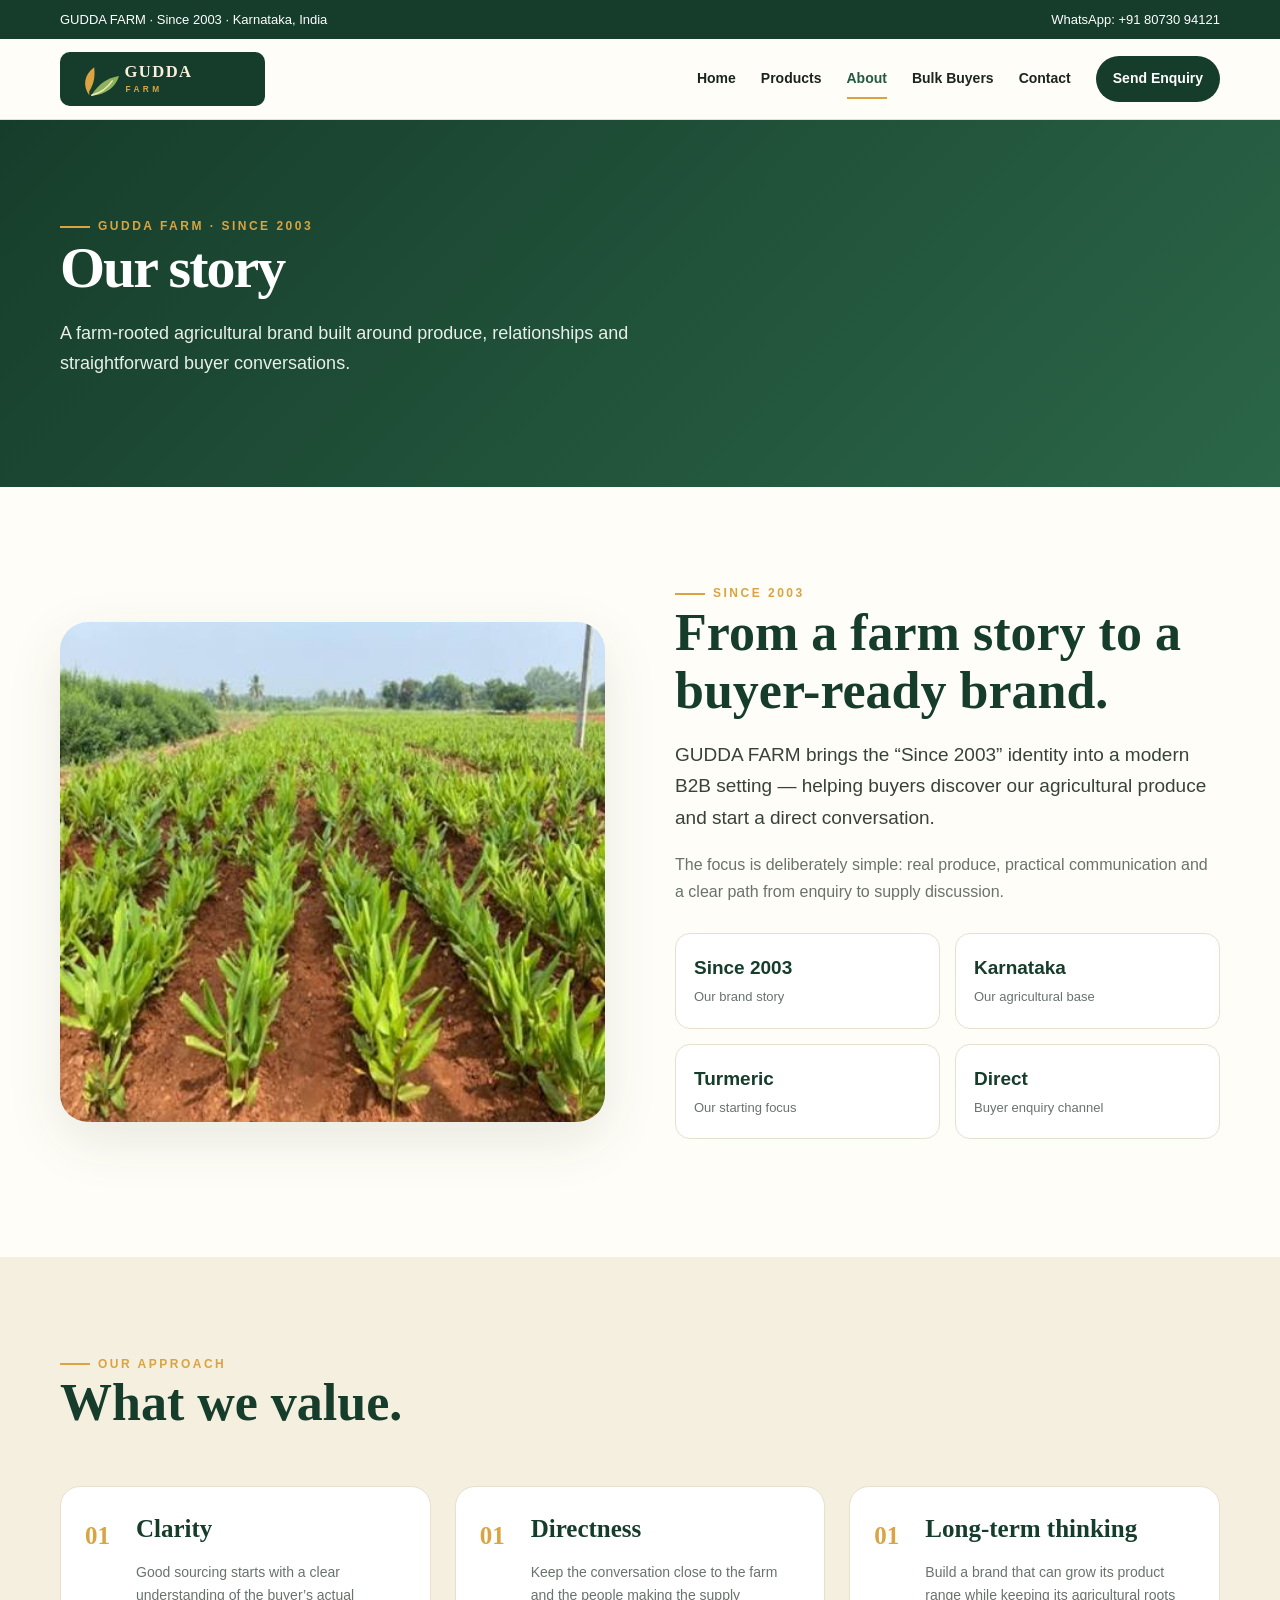
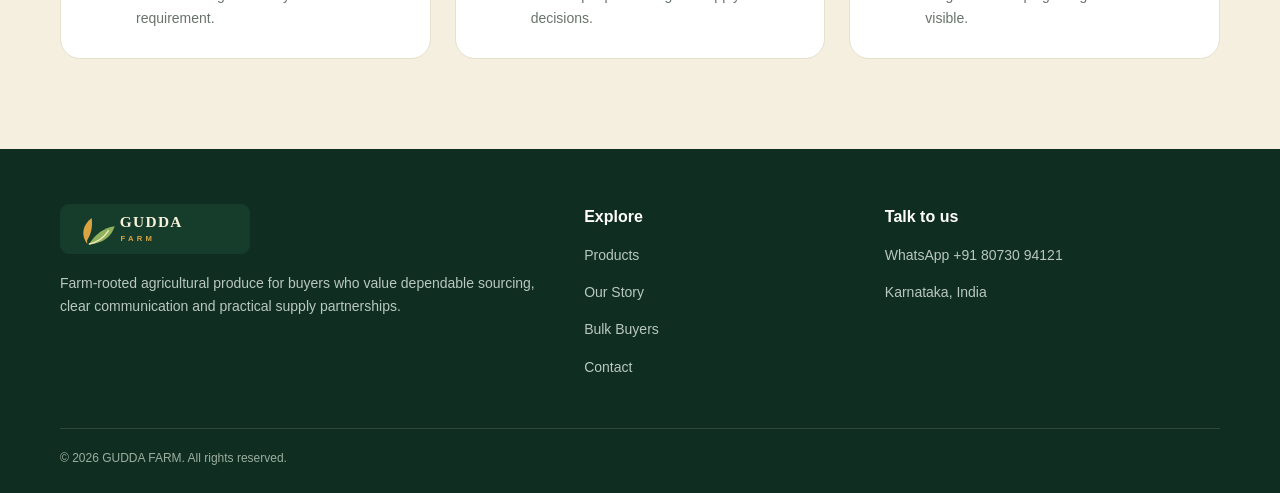
==== about.html @ 493082f6 "Add files via upload" ====
<!doctype html><html lang="en"><head><meta charset="utf-8"><meta name="viewport" content="width=device-width,initial-scale=1">
<title>About GUDDA FARM | Since 2003</title><meta name="description" content="Learn about GUDDA FARM, a Karnataka agricultural brand carrying its Since 2003 story into modern B2B sourcing."><meta name="theme-color" content="#163d2b">
<link rel="canonical" href="https://gudda-farm-margo781.vercel.app/about.html">
<link rel="icon" href="assets/logo.svg"><link rel="stylesheet" href="styles.css"></head><body><div class="topbar"><div class="container"><span>GUDDA FARM · Since 2003 · Karnataka, India</span><a href="https://wa.me/918073094121" target="_blank" rel="noopener">WhatsApp: +91 80730 94121</a></div></div><header class="nav"><div class="container navin">
<a href="index.html"><img class="logo" src="assets/logo.svg" alt="GUDDA FARM"></a>
<button class="menu" aria-label="Open menu">☰</button>
<nav class="links">
<a href="index.html">Home</a><a href="products.html">Products</a><a href="about.html" class="active">About</a><a href="buyers.html">Bulk Buyers</a><a href="contact.html">Contact</a>
<a class="cta" href="buyers.html">Send Enquiry</a></nav></div></header>
<section class="pagehero"><div class="container"><span class="eyebrow">GUDDA FARM · Since 2003</span><h1>Our story</h1><p>A farm-rooted agricultural brand built around produce, relationships and straightforward buyer conversations.</p></div></section>
<section class="section"><div class="container split"><img src="assets/field.png" alt="GUDDA FARM agricultural field"><div><span class="eyebrow">Since 2003</span><h2>From a farm story to a buyer-ready brand.</h2><p class="lead">GUDDA FARM brings the “Since 2003” identity into a modern B2B setting — helping buyers discover our agricultural produce and start a direct conversation.</p><p class="muted">The focus is deliberately simple: real produce, practical communication and a clear path from enquiry to supply discussion.</p><div class="facts"><div class="fact"><b>Since 2003</b><span>Our brand story</span></div><div class="fact"><b>Karnataka</b><span>Our agricultural base</span></div><div class="fact"><b>Turmeric</b><span>Our starting focus</span></div><div class="fact"><b>Direct</b><span>Buyer enquiry channel</span></div></div></div></div></section>
<section class="section alt"><div class="container"><div class="section-head"><div><span class="eyebrow">Our approach</span><h2>What we value.</h2></div></div><div class="grid3"><div class="step"><h3>Clarity</h3><p>Good sourcing starts with a clear understanding of the buyer’s actual requirement.</p></div><div class="step"><h3>Directness</h3><p>Keep the conversation close to the farm and the people making the supply decisions.</p></div><div class="step"><h3>Long-term thinking</h3><p>Build a brand that can grow its product range while keeping its agricultural roots visible.</p></div></div></div></section>
<footer><div class="container"><div class="foot">
<div><img src="assets/logo.svg" alt="GUDDA FARM logo"><p>Farm-rooted agricultural produce for buyers who value dependable sourcing, clear communication and practical supply partnerships.</p></div>
<div><h4>Explore</h4><p><a href="products.html">Products</a></p><p><a href="about.html">Our Story</a></p><p><a href="buyers.html">Bulk Buyers</a></p><p><a href="contact.html">Contact</a></p></div>
<div><h4>Talk to us</h4><p><a href="https://wa.me/918073094121" target="_blank" rel="noopener">WhatsApp +91 80730 94121</a></p><p>Karnataka, India</p></div>
</div><div class="copy">© 2026 GUDDA FARM. All rights reserved.</div></div></footer><script src="script.js"></script></body></html>
---- styles.css ----
:root{--green:#163d2b;--green2:#245b40;--leaf:#6f9348;--gold:#d9a441;--cream:#f8f1dc;--paper:#fffdf7;--ink:#1b251f;--muted:#68736c;--line:#e7e0cf;--shadow:0 18px 55px rgba(22,61,43,.10)}
*{box-sizing:border-box}html{scroll-behavior:smooth}body{margin:0;font-family:Inter,Arial,sans-serif;color:var(--ink);background:var(--paper);line-height:1.65}a{color:inherit;text-decoration:none}img{max-width:100%;display:block}.container{width:min(1160px,92%);margin:auto}
.topbar{background:var(--green);color:#fff;padding:9px 0;font-size:13px}.topbar .container{display:flex;justify-content:space-between;gap:15px}.topbar a{color:#fff}
.nav{position:sticky;top:0;z-index:20;background:rgba(255,253,247,.96);backdrop-filter:blur(12px);border-bottom:1px solid var(--line)}.navin{min-height:78px;display:flex;align-items:center;justify-content:space-between;gap:30px}.logo{width:205px}.links{display:flex;align-items:center;gap:25px;font-size:14px;font-weight:700}.links a{padding:28px 0;position:relative}.links a:hover,.links a.active{color:var(--green2)}.links a.active:after{content:"";position:absolute;left:0;right:0;bottom:20px;height:2px;background:var(--gold)}.cta{background:var(--green);color:white!important;padding:11px 17px!important;border-radius:999px}.cta:hover{background:var(--green2)}.menu{display:none;background:none;border:0;font-size:27px;color:var(--green)}
.hero{min-height:650px;display:grid;align-items:center;background:linear-gradient(90deg,rgba(10,36,24,.88),rgba(10,36,24,.38)),url("assets/field.png") center/cover}.hero .copy{color:#fff;max-width:720px;padding:95px 0}.eyebrow{display:inline-flex;gap:8px;align-items:center;color:var(--gold);font-size:12px;font-weight:800;letter-spacing:2.5px;text-transform:uppercase}.eyebrow:before{content:"";width:30px;height:2px;background:var(--gold)}h1,h2,h3{font-family:Georgia,serif;line-height:1.12;margin:0 0 18px}h1{font-size:clamp(45px,7vw,78px);letter-spacing:-2px}h2{font-size:clamp(34px,5vw,52px);color:var(--green)}h3{font-size:25px;color:var(--green)}.hero p{font-size:19px;max-width:620px;color:#f5f2e9;margin:0 0 30px}.buttons{display:flex;gap:12px;flex-wrap:wrap}.btn{display:inline-flex;align-items:center;justify-content:center;padding:13px 20px;border-radius:999px;font-weight:800;border:1px solid transparent}.btn.primary{background:var(--gold);color:#17271e}.btn.light{border-color:rgba(255,255,255,.5);color:#fff;background:rgba(255,255,255,.06)}.btn.dark{background:var(--green);color:#fff}.btn:hover{transform:translateY(-1px)}
.strip{background:var(--cream);padding:22px 0}.stripin{display:grid;grid-template-columns:repeat(3,1fr);gap:25px}.strip strong{display:block;color:var(--green);font-family:Georgia,serif;font-size:20px}.strip span{font-size:13px;color:var(--muted)}
.section{padding:90px 0}.section.alt{background:#f4efdf}.section-head{display:flex;justify-content:space-between;align-items:end;gap:30px;margin-bottom:35px}.section-head p{max-width:540px;color:var(--muted);margin:0}.grid3{display:grid;grid-template-columns:repeat(3,1fr);gap:24px}.grid2{display:grid;grid-template-columns:repeat(2,1fr);gap:28px}.card{background:#fff;border:1px solid var(--line);border-radius:22px;overflow:hidden;box-shadow:var(--shadow)}.card img{width:100%;height:250px;object-fit:cover}.cardbody{padding:25px}.cardbody p{color:var(--muted);font-size:14px}.tag{display:inline-block;background:var(--cream);color:var(--green);font-size:11px;font-weight:800;letter-spacing:1px;text-transform:uppercase;padding:6px 9px;border-radius:999px;margin-bottom:12px}
.split{display:grid;grid-template-columns:1fr 1fr;gap:70px;align-items:center}.split img{border-radius:28px;height:500px;width:100%;object-fit:cover;box-shadow:var(--shadow)}.lead{font-size:19px;color:#36423a}.muted{color:var(--muted)}.facts{display:grid;grid-template-columns:repeat(2,1fr);gap:15px;margin:28px 0}.fact{padding:18px;background:#fff;border:1px solid var(--line);border-radius:15px}.fact b{display:block;color:var(--green);font-size:19px}.fact span{font-size:13px;color:var(--muted)}
.process{counter-reset:step}.step{position:relative;padding:28px 24px 28px 75px;background:#fff;border:1px solid var(--line);border-radius:20px}.step:before{counter-increment:step;content:counter(step,decimal-leading-zero);position:absolute;left:24px;top:28px;color:var(--gold);font-family:Georgia,serif;font-size:25px;font-weight:700}.step p{margin:0;color:var(--muted);font-size:14px}
.gallery{display:grid;grid-template-columns:1.2fr .8fr .8fr;grid-auto-rows:210px;gap:14px}.gallery img{width:100%;height:100%;object-fit:cover;border-radius:18px}.gallery .tall{grid-row:span 2}.gallery .wide{grid-column:span 2}
.pagehero{padding:90px 0;background:linear-gradient(135deg,var(--green),#2b6648);color:#fff}.pagehero h1{font-size:58px}.pagehero p{max-width:650px;color:#e9efe9;font-size:18px}
.producthero{display:grid;grid-template-columns:1fr 1fr;gap:50px;align-items:center}.producthero img{height:540px;width:100%;object-fit:cover;border-radius:28px}.specbox{padding:24px;border:1px solid var(--line);background:#fff;border-radius:20px;margin:25px 0}.specbox li{margin:8px 0;color:var(--muted)}
.formwrap{display:grid;grid-template-columns:.8fr 1.2fr;gap:50px;align-items:start}.form{background:#fff;border:1px solid var(--line);padding:30px;border-radius:24px;box-shadow:var(--shadow)}label{display:block;font-size:13px;font-weight:800;color:var(--green);margin:0 0 7px}input,select,textarea{width:100%;padding:13px 14px;border:1px solid #dcd6c7;border-radius:12px;background:#fffdf9;font:inherit;margin-bottom:17px}textarea{min-height:120px;resize:vertical}.notice{font-size:12px;color:var(--muted)}
footer{background:#102d21;color:#dce6df;padding:55px 0 25px}.foot{display:grid;grid-template-columns:1.3fr .7fr .9fr;gap:40px}.foot img{width:190px;margin-bottom:18px}.foot p,.foot a{color:#b9c8bf;font-size:14px}.foot h4{color:#fff;margin:0 0 12px}.copy{border-top:1px solid rgba(255,255,255,.12);margin-top:35px;padding-top:20px;font-size:12px;color:#9caf9f}
@media(max-width:800px){.links{display:none;position:absolute;left:0;right:0;top:78px;background:var(--paper);padding:15px 4%;flex-direction:column;align-items:flex-start;border-bottom:1px solid var(--line);box-shadow:var(--shadow)}.links.open{display:flex}.links a{padding:8px 0}.links a.active:after{display:none}.menu{display:block}.topbar .container{flex-direction:column;gap:3px}.hero{min-height:590px}.hero .copy{padding:75px 0}.stripin,.grid3,.grid2,.split,.producthero,.formwrap,.foot{grid-template-columns:1fr}.section{padding:65px 0}.section-head{display:block}.split img,.producthero img{height:380px}.gallery{grid-template-columns:1fr 1fr;grid-auto-rows:170px}.gallery .wide{grid-column:span 2}.gallery .tall{grid-row:span 2}.pagehero h1{font-size:45px}}
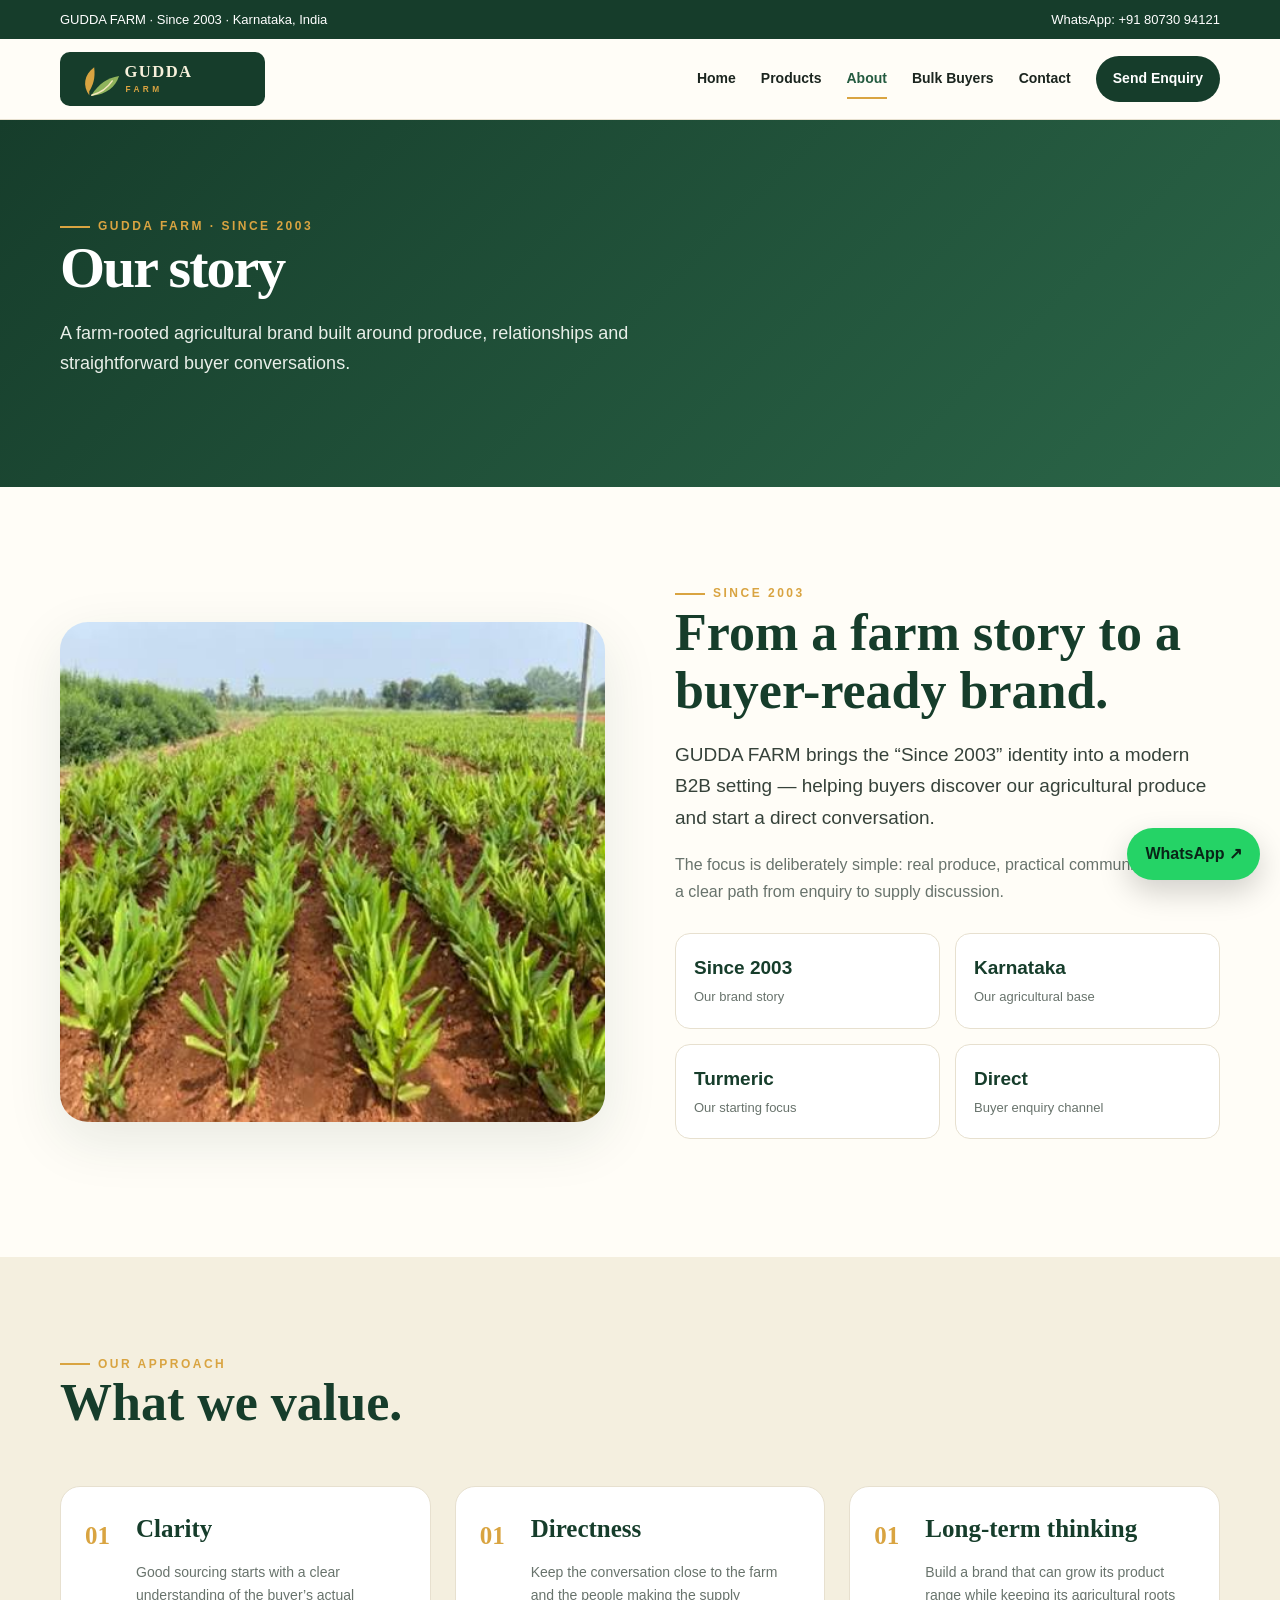
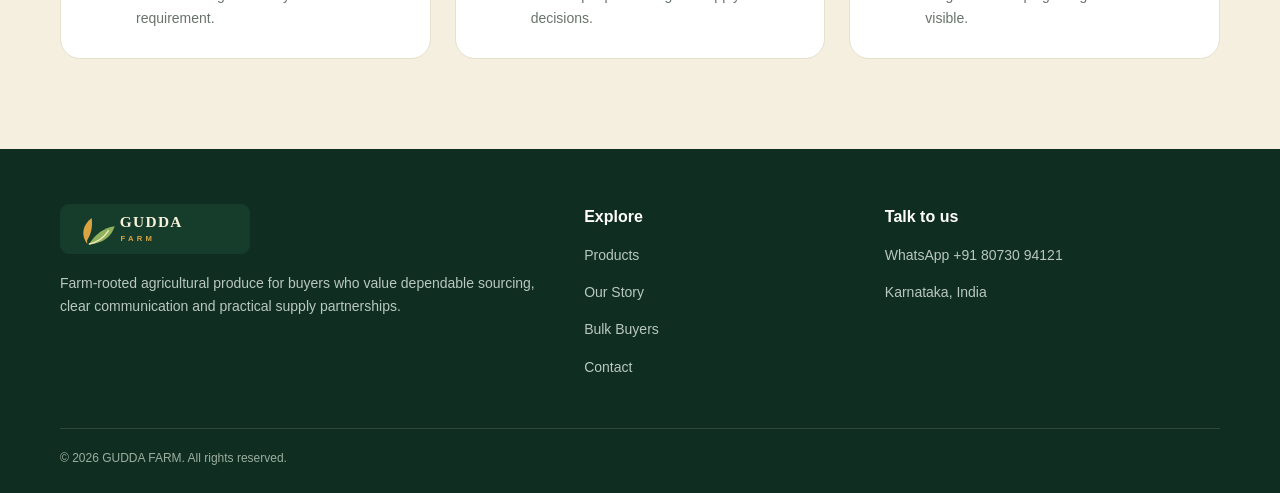
==== commit 8739a04a: "Add files via upload" ====
--- a/about.html
+++ b/about.html
@@ -10,6 +10,7 @@
 <section class="pagehero"><div class="container"><span class="eyebrow">GUDDA FARM · Since 2003</span><h1>Our story</h1><p>A farm-rooted agricultural brand built around produce, relationships and straightforward buyer conversations.</p></div></section>
 <section class="section"><div class="container split"><img src="assets/field.png" alt="GUDDA FARM agricultural field"><div><span class="eyebrow">Since 2003</span><h2>From a farm story to a buyer-ready brand.</h2><p class="lead">GUDDA FARM brings the “Since 2003” identity into a modern B2B setting — helping buyers discover our agricultural produce and start a direct conversation.</p><p class="muted">The focus is deliberately simple: real produce, practical communication and a clear path from enquiry to supply discussion.</p><div class="facts"><div class="fact"><b>Since 2003</b><span>Our brand story</span></div><div class="fact"><b>Karnataka</b><span>Our agricultural base</span></div><div class="fact"><b>Turmeric</b><span>Our starting focus</span></div><div class="fact"><b>Direct</b><span>Buyer enquiry channel</span></div></div></div></div></section>
 <section class="section alt"><div class="container"><div class="section-head"><div><span class="eyebrow">Our approach</span><h2>What we value.</h2></div></div><div class="grid3"><div class="step"><h3>Clarity</h3><p>Good sourcing starts with a clear understanding of the buyer’s actual requirement.</p></div><div class="step"><h3>Directness</h3><p>Keep the conversation close to the farm and the people making the supply decisions.</p></div><div class="step"><h3>Long-term thinking</h3><p>Build a brand that can grow its product range while keeping its agricultural roots visible.</p></div></div></div></section>
+<a class="whatsapp-float" href="https://wa.me/918073094121" target="_blank" rel="noopener" aria-label="Chat with GUDDA FARM on WhatsApp">WhatsApp ↗</a>
 <footer><div class="container"><div class="foot">
 <div><img src="assets/logo.svg" alt="GUDDA FARM logo"><p>Farm-rooted agricultural produce for buyers who value dependable sourcing, clear communication and practical supply partnerships.</p></div>
 <div><h4>Explore</h4><p><a href="products.html">Products</a></p><p><a href="about.html">Our Story</a></p><p><a href="buyers.html">Bulk Buyers</a></p><p><a href="contact.html">Contact</a></p></div>
--- a/styles.css
+++ b/styles.css
@@ -14,3 +14,11 @@
 .formwrap{display:grid;grid-template-columns:.8fr 1.2fr;gap:50px;align-items:start}.form{background:#fff;border:1px solid var(--line);padding:30px;border-radius:24px;box-shadow:var(--shadow)}label{display:block;font-size:13px;font-weight:800;color:var(--green);margin:0 0 7px}input,select,textarea{width:100%;padding:13px 14px;border:1px solid #dcd6c7;border-radius:12px;background:#fffdf9;font:inherit;margin-bottom:17px}textarea{min-height:120px;resize:vertical}.notice{font-size:12px;color:var(--muted)}
 footer{background:#102d21;color:#dce6df;padding:55px 0 25px}.foot{display:grid;grid-template-columns:1.3fr .7fr .9fr;gap:40px}.foot img{width:190px;margin-bottom:18px}.foot p,.foot a{color:#b9c8bf;font-size:14px}.foot h4{color:#fff;margin:0 0 12px}.copy{border-top:1px solid rgba(255,255,255,.12);margin-top:35px;padding-top:20px;font-size:12px;color:#9caf9f}
 @media(max-width:800px){.links{display:none;position:absolute;left:0;right:0;top:78px;background:var(--paper);padding:15px 4%;flex-direction:column;align-items:flex-start;border-bottom:1px solid var(--line);box-shadow:var(--shadow)}.links.open{display:flex}.links a{padding:8px 0}.links a.active:after{display:none}.menu{display:block}.topbar .container{flex-direction:column;gap:3px}.hero{min-height:590px}.hero .copy{padding:75px 0}.stripin,.grid3,.grid2,.split,.producthero,.formwrap,.foot{grid-template-columns:1fr}.section{padding:65px 0}.section-head{display:block}.split img,.producthero img{height:380px}.gallery{grid-template-columns:1fr 1fr;grid-auto-rows:170px}.gallery .wide{grid-column:span 2}.gallery .tall{grid-row:span 2}.pagehero h1{font-size:45px}}
+
+/* V8 enhancements */
+.whatsapp-float{position:fixed;right:20px;bottom:20px;z-index:30;background:#25d366;color:#092417;border-radius:999px;padding:13px 18px;font-weight:900;box-shadow:0 12px 30px rgba(0,0,0,.18);display:flex;align-items:center;gap:8px}.whatsapp-float:hover{transform:translateY(-2px)}
+.kpis{display:grid;grid-template-columns:repeat(4,1fr);gap:16px}.kpi{padding:25px;background:#fff;border:1px solid var(--line);border-radius:20px;text-align:center}.kpi b{display:block;font:700 30px Georgia,serif;color:var(--green)}.kpi span{font-size:12px;color:var(--muted)}
+.faq details{background:#fff;border:1px solid var(--line);border-radius:15px;margin:10px 0;padding:17px 20px}.faq summary{cursor:pointer;font-weight:800;color:var(--green)}.faq p{color:var(--muted);font-size:14px;margin:12px 0 0}
+.buyerband{padding:34px;background:var(--cream);border:1px solid var(--line);border-radius:24px;display:flex;justify-content:space-between;align-items:center;gap:25px}.buyerband h3{margin:0}.buyerband p{margin:5px 0 0;color:var(--muted)}
+.badges{display:flex;flex-wrap:wrap;gap:10px;margin:20px 0}.badge{border:1px solid var(--line);background:#fff;padding:8px 12px;border-radius:999px;font-size:12px;font-weight:800;color:var(--green)}
+@media(max-width:800px){.kpis{grid-template-columns:1fr 1fr}.buyerband{display:block}.whatsapp-float{right:12px;bottom:12px}}
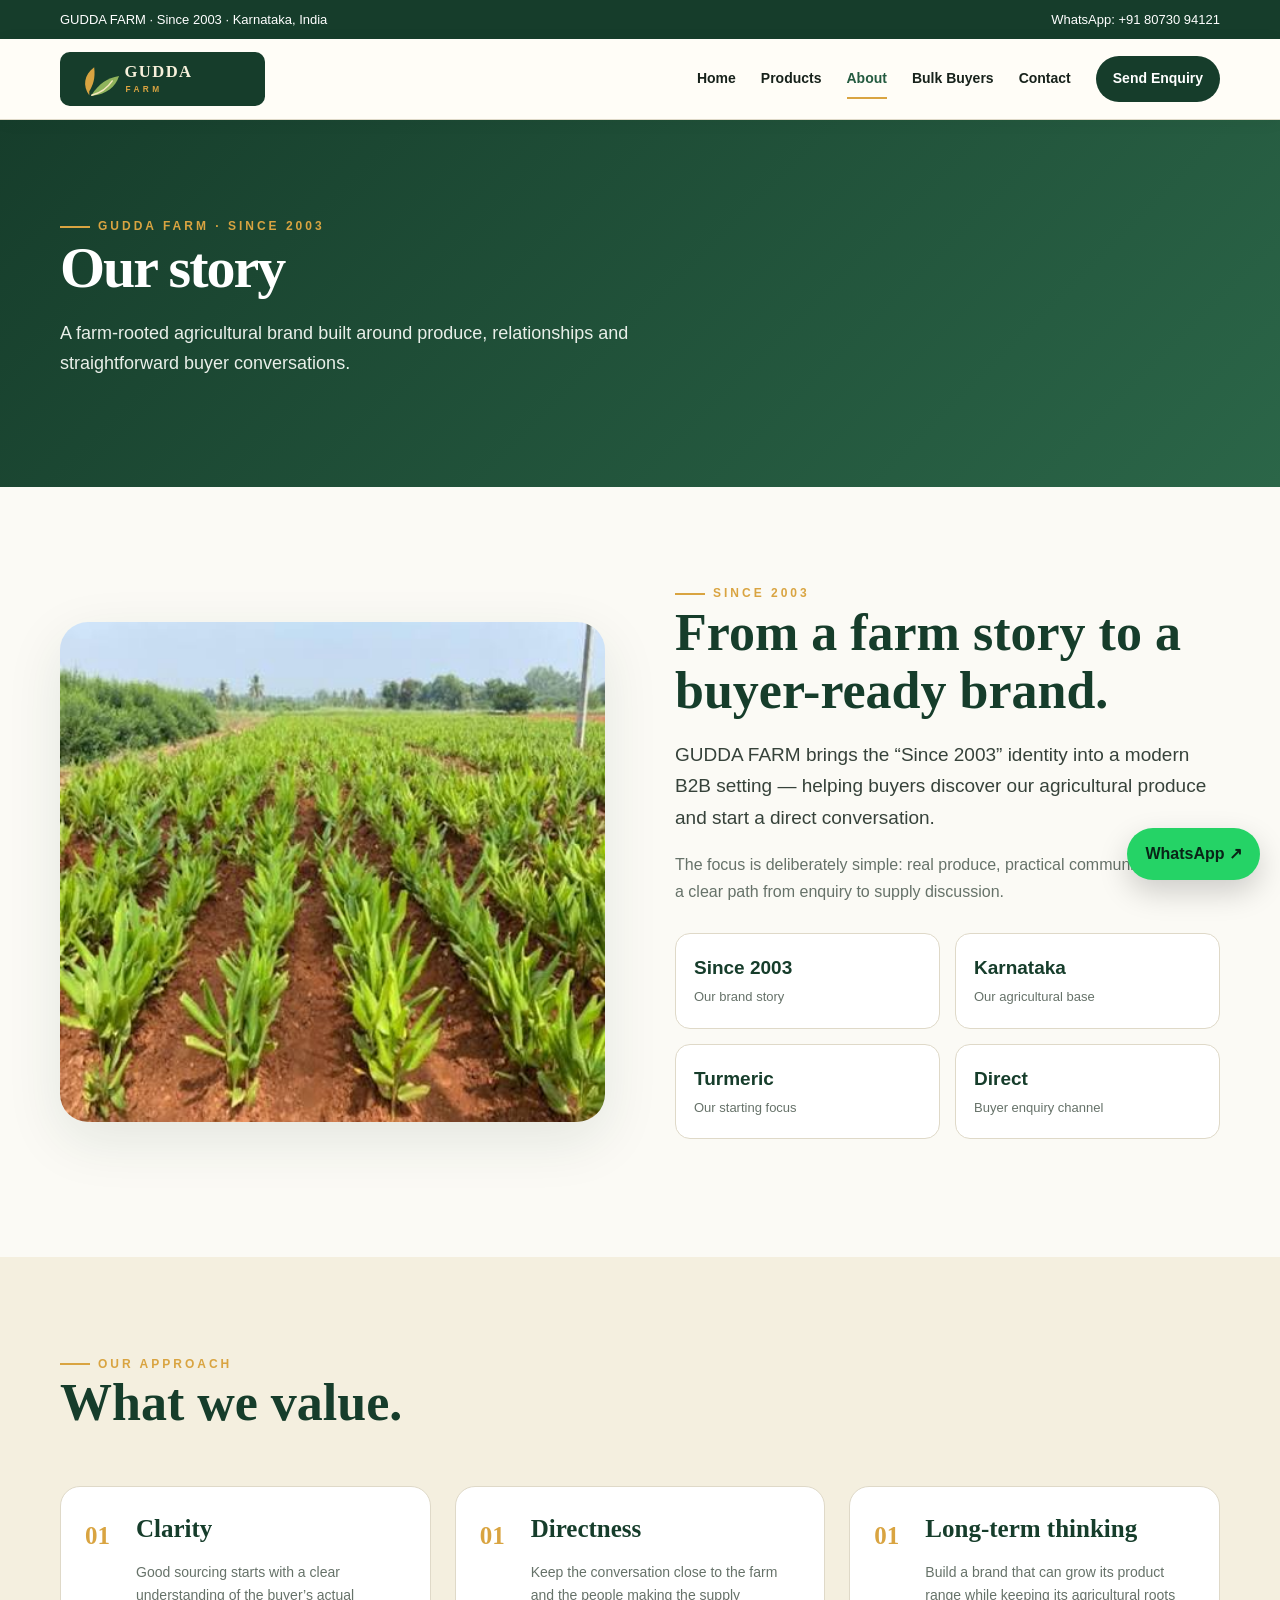
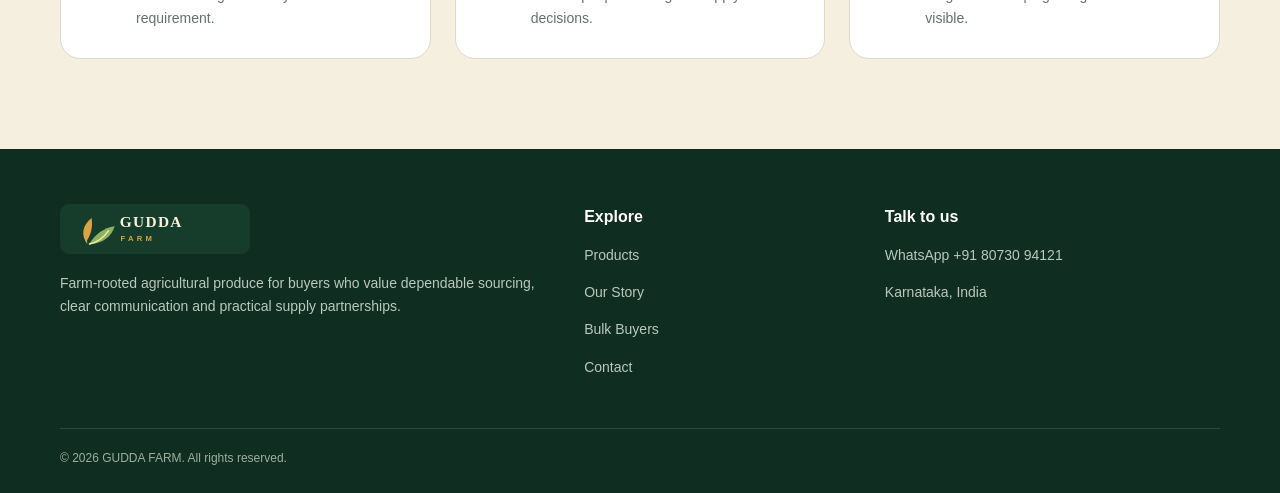
==== commit ad6ccd27: "Add files via upload" ====
--- a/about.html
+++ b/about.html
@@ -1,5 +1,5 @@
 <!doctype html><html lang="en"><head><meta charset="utf-8"><meta name="viewport" content="width=device-width,initial-scale=1">
-<title>About GUDDA FARM | Since 2003</title><meta name="description" content="Learn about GUDDA FARM, a Karnataka agricultural brand carrying its Since 2003 story into modern B2B sourcing."><meta name="theme-color" content="#163d2b">
+<title>About GUDDA FARM | Since 2003</title><meta name="description" content="Learn about GUDDA FARM, a Karnataka agricultural brand carrying its Since 2003 story into modern B2B sourcing."><meta name="robots" content="index,follow"><meta name="theme-color" content="#163d2b">
 <link rel="canonical" href="https://gudda-farm-margo781.vercel.app/about.html">
 <link rel="icon" href="assets/logo.svg"><link rel="stylesheet" href="styles.css"></head><body><div class="topbar"><div class="container"><span>GUDDA FARM · Since 2003 · Karnataka, India</span><a href="https://wa.me/918073094121" target="_blank" rel="noopener">WhatsApp: +91 80730 94121</a></div></div><header class="nav"><div class="container navin">
 <a href="index.html"><img class="logo" src="assets/logo.svg" alt="GUDDA FARM"></a>
--- a/styles.css
+++ b/styles.css
@@ -22,3 +22,37 @@
 .buyerband{padding:34px;background:var(--cream);border:1px solid var(--line);border-radius:24px;display:flex;justify-content:space-between;align-items:center;gap:25px}.buyerband h3{margin:0}.buyerband p{margin:5px 0 0;color:var(--muted)}
 .badges{display:flex;flex-wrap:wrap;gap:10px;margin:20px 0}.badge{border:1px solid var(--line);background:#fff;padding:8px 12px;border-radius:999px;font-size:12px;font-weight:800;color:var(--green)}
 @media(max-width:800px){.kpis{grid-template-columns:1fr 1fr}.buyerband{display:block}.whatsapp-float{right:12px;bottom:12px}}
+
+/* ===== GUDDA FARM V9 premium layer ===== */
+:root{--forest:#0f3324;--forest2:#1e573c;--sage:#8ea66b;--sun:#d7a33d;--sand:#f3ead5;--paper:#fbfaf5;--ink:#17221b;--muted:#667269;--line:#dfd9c8}
+body{background:var(--paper)}
+.nav{box-shadow:0 2px 18px rgba(15,51,36,.04)}
+.hero{min-height:710px;background:linear-gradient(90deg,rgba(6,28,19,.91) 0%,rgba(6,28,19,.65) 48%,rgba(6,28,19,.22) 100%),url("assets/field.png") center/cover}
+.hero .copy{padding:110px 0}
+.hero h1{max-width:820px}
+.hero p{max-width:650px}
+.eyebrow{letter-spacing:3px}
+.goldline{height:1px;background:linear-gradient(90deg,var(--sun),transparent);margin:28px 0;width:170px}
+.marquee{overflow:hidden;background:var(--forest);color:#fff;padding:12px 0;border-top:1px solid rgba(255,255,255,.1);border-bottom:1px solid rgba(255,255,255,.1);font-size:11px;font-weight:800;letter-spacing:2px;text-transform:uppercase;white-space:nowrap}
+.marquee span{display:inline-block;margin-right:48px;color:#e8dec3}
+.editorial{display:grid;grid-template-columns:.8fr 1.2fr;gap:60px;align-items:end}
+.editorial .number{font:700 92px/1 Georgia,serif;color:var(--sun);opacity:.8}
+.editorial p{font-size:18px;color:var(--muted);max-width:650px}
+.product-card{position:relative}
+.product-card .cardbody{padding:27px}
+.product-card img{height:310px}
+.product-card .mini-link{font-weight:900;color:var(--forest2);font-size:13px}
+.ribbon{position:absolute;top:18px;left:18px;background:var(--sun);color:#18241c;padding:7px 11px;border-radius:999px;font-size:10px;font-weight:900;letter-spacing:1.5px;text-transform:uppercase}
+.quote{background:var(--forest);color:#fff;border-radius:28px;padding:55px;position:relative;overflow:hidden}
+.quote:after{content:"“";position:absolute;right:28px;top:-35px;font:200px/1 Georgia,serif;color:rgba(255,255,255,.06)}
+.quote p{font:28px/1.35 Georgia,serif;max-width:760px;margin:0 0 20px}
+.quote small{color:#c7d5cc}
+.timeline{display:grid;grid-template-columns:repeat(3,1fr);gap:18px}
+.timeline .step{min-height:190px}
+.timeline .step:before{color:var(--sun)}
+.sticky-note{border-left:4px solid var(--sun);padding:8px 0 8px 18px;color:var(--muted)}
+.form-progress{display:flex;gap:8px;margin-bottom:25px}.form-progress span{height:5px;flex:1;border-radius:99px;background:var(--line)}.form-progress span.active{background:var(--sun)}
+select,input,textarea{transition:border-color .2s,box-shadow .2s}select:focus,input:focus,textarea:focus{outline:none;border-color:var(--forest2);box-shadow:0 0 0 3px rgba(30,87,60,.08)}
+.btn{transition:transform .2s,box-shadow .2s}.btn:hover{box-shadow:0 8px 22px rgba(15,51,36,.12)}
+.card{transition:transform .2s,box-shadow .2s}.card:hover{transform:translateY(-4px);box-shadow:0 22px 60px rgba(22,61,43,.13)}
+@media(max-width:800px){.hero{min-height:650px}.editorial,.timeline{grid-template-columns:1fr}.editorial .number{font-size:70px}.quote{padding:35px 25px}.quote p{font-size:22px}.product-card img{height:260px}}
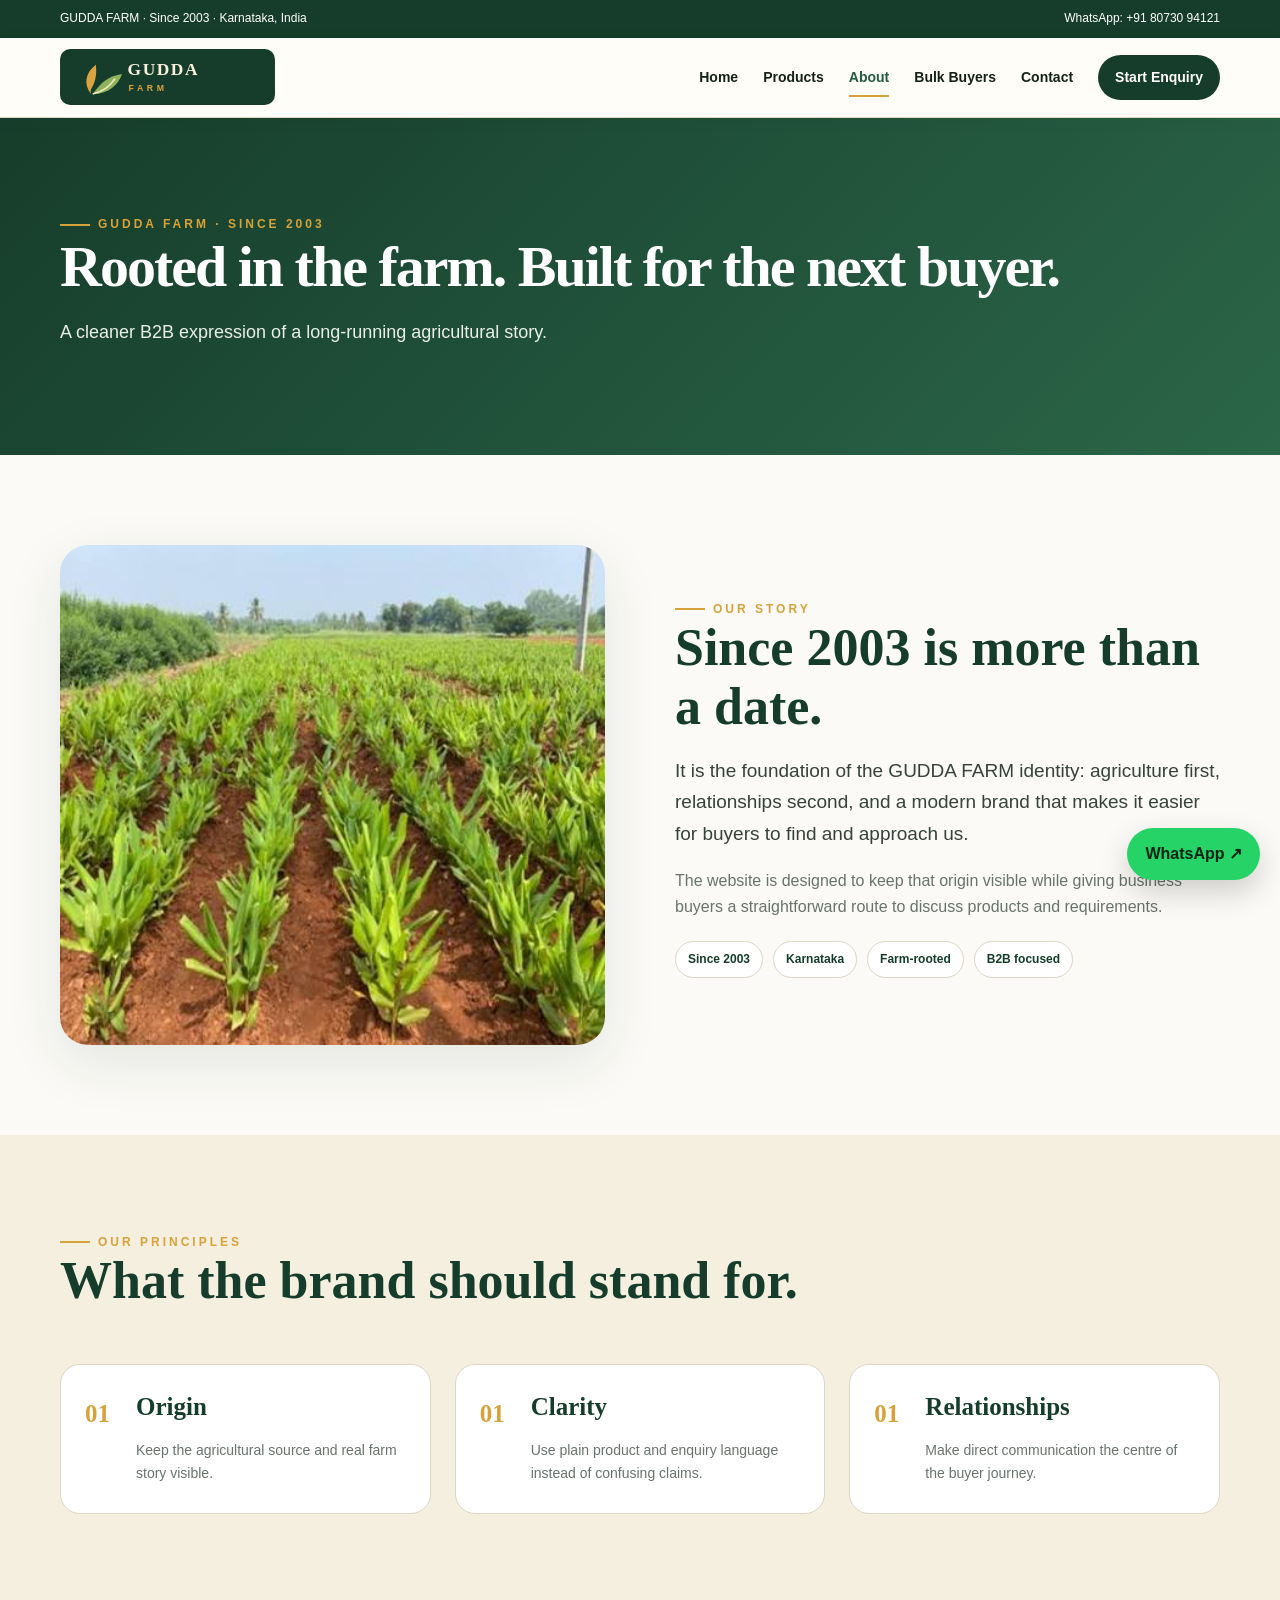
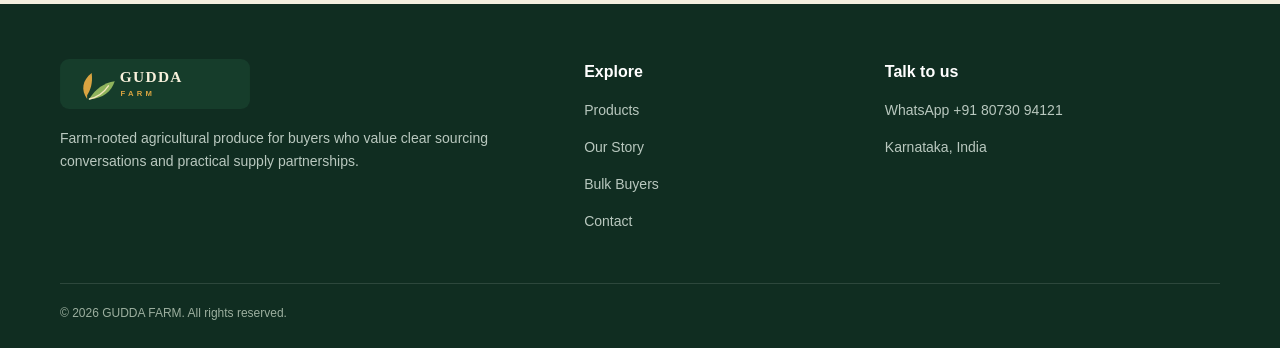
==== commit a5a82959: "Add files via upload" ====
--- a/about.html
+++ b/about.html
@@ -1,18 +1,9 @@
 <!doctype html><html lang="en"><head><meta charset="utf-8"><meta name="viewport" content="width=device-width,initial-scale=1">
-<title>About GUDDA FARM | Since 2003</title><meta name="description" content="Learn about GUDDA FARM, a Karnataka agricultural brand carrying its Since 2003 story into modern B2B sourcing."><meta name="robots" content="index,follow"><meta name="theme-color" content="#163d2b">
-<link rel="canonical" href="https://gudda-farm-margo781.vercel.app/about.html">
-<link rel="icon" href="assets/logo.svg"><link rel="stylesheet" href="styles.css"></head><body><div class="topbar"><div class="container"><span>GUDDA FARM · Since 2003 · Karnataka, India</span><a href="https://wa.me/918073094121" target="_blank" rel="noopener">WhatsApp: +91 80730 94121</a></div></div><header class="nav"><div class="container navin">
-<a href="index.html"><img class="logo" src="assets/logo.svg" alt="GUDDA FARM"></a>
-<button class="menu" aria-label="Open menu">☰</button>
-<nav class="links">
-<a href="index.html">Home</a><a href="products.html">Products</a><a href="about.html" class="active">About</a><a href="buyers.html">Bulk Buyers</a><a href="contact.html">Contact</a>
-<a class="cta" href="buyers.html">Send Enquiry</a></nav></div></header>
-<section class="pagehero"><div class="container"><span class="eyebrow">GUDDA FARM · Since 2003</span><h1>Our story</h1><p>A farm-rooted agricultural brand built around produce, relationships and straightforward buyer conversations.</p></div></section>
-<section class="section"><div class="container split"><img src="assets/field.png" alt="GUDDA FARM agricultural field"><div><span class="eyebrow">Since 2003</span><h2>From a farm story to a buyer-ready brand.</h2><p class="lead">GUDDA FARM brings the “Since 2003” identity into a modern B2B setting — helping buyers discover our agricultural produce and start a direct conversation.</p><p class="muted">The focus is deliberately simple: real produce, practical communication and a clear path from enquiry to supply discussion.</p><div class="facts"><div class="fact"><b>Since 2003</b><span>Our brand story</span></div><div class="fact"><b>Karnataka</b><span>Our agricultural base</span></div><div class="fact"><b>Turmeric</b><span>Our starting focus</span></div><div class="fact"><b>Direct</b><span>Buyer enquiry channel</span></div></div></div></div></section>
-<section class="section alt"><div class="container"><div class="section-head"><div><span class="eyebrow">Our approach</span><h2>What we value.</h2></div></div><div class="grid3"><div class="step"><h3>Clarity</h3><p>Good sourcing starts with a clear understanding of the buyer’s actual requirement.</p></div><div class="step"><h3>Directness</h3><p>Keep the conversation close to the farm and the people making the supply decisions.</p></div><div class="step"><h3>Long-term thinking</h3><p>Build a brand that can grow its product range while keeping its agricultural roots visible.</p></div></div></div></section>
-<a class="whatsapp-float" href="https://wa.me/918073094121" target="_blank" rel="noopener" aria-label="Chat with GUDDA FARM on WhatsApp">WhatsApp ↗</a>
-<footer><div class="container"><div class="foot">
-<div><img src="assets/logo.svg" alt="GUDDA FARM logo"><p>Farm-rooted agricultural produce for buyers who value dependable sourcing, clear communication and practical supply partnerships.</p></div>
-<div><h4>Explore</h4><p><a href="products.html">Products</a></p><p><a href="about.html">Our Story</a></p><p><a href="buyers.html">Bulk Buyers</a></p><p><a href="contact.html">Contact</a></p></div>
-<div><h4>Talk to us</h4><p><a href="https://wa.me/918073094121" target="_blank" rel="noopener">WhatsApp +91 80730 94121</a></p><p>Karnataka, India</p></div>
-</div><div class="copy">© 2026 GUDDA FARM. All rights reserved.</div></div></footer><script src="script.js"></script></body></html>+<title>About GUDDA FARM | Since 2003</title><meta name="description" content="Learn the GUDDA FARM story and the Since 2003 identity behind its Karnataka agricultural produce brand."><meta name="robots" content="index,follow"><meta name="theme-color" content="#0c3021">
+<link rel="canonical" href="https://gudda-farm-margo781.vercel.app/about.html"><link rel="icon" href="assets/logo.svg"><link rel="stylesheet" href="styles.css"></head><body><div class="topbar"><div class="container"><span>GUDDA FARM · Since 2003 · Karnataka, India</span><a href="https://wa.me/918073094121" target="_blank" rel="noopener">WhatsApp: +91 80730 94121</a></div></div><header class="nav"><div class="container navin"><a href="index.html"><img class="logo" src="assets/logo.svg" alt="GUDDA FARM"></a><button class="menu" aria-label="Open menu">☰</button><nav class="links">
+<a href="index.html">Home</a><a href="products.html">Products</a><a href="about.html" class="active">About</a><a href="buyers.html">Bulk Buyers</a><a href="contact.html">Contact</a><a class="cta" href="buyers.html">Start Enquiry</a>
+</nav></div></header>
+<section class="pagehero"><div class="container"><span class="eyebrow">GUDDA FARM · Since 2003</span><h1>Rooted in the farm. Built for the next buyer.</h1><p>A cleaner B2B expression of a long-running agricultural story.</p></div></section>
+<section class="section"><div class="container split"><img src="assets/field.png" alt="GUDDA FARM farm field"><div><span class="eyebrow">Our story</span><h2>Since 2003 is more than a date.</h2><p class="lead">It is the foundation of the GUDDA FARM identity: agriculture first, relationships second, and a modern brand that makes it easier for buyers to find and approach us.</p><p class="muted">The website is designed to keep that origin visible while giving business buyers a straightforward route to discuss products and requirements.</p><div class="badges"><span class="badge">Since 2003</span><span class="badge">Karnataka</span><span class="badge">Farm-rooted</span><span class="badge">B2B focused</span></div></div></div></section>
+<section class="section alt"><div class="container"><div class="section-head"><div><span class="eyebrow">Our principles</span><h2>What the brand should stand for.</h2></div></div><div class="grid3"><div class="step"><h3>Origin</h3><p>Keep the agricultural source and real farm story visible.</p></div><div class="step"><h3>Clarity</h3><p>Use plain product and enquiry language instead of confusing claims.</p></div><div class="step"><h3>Relationships</h3><p>Make direct communication the centre of the buyer journey.</p></div></div></div></section>
+<a class="whatsapp-float" href="https://wa.me/918073094121" target="_blank" rel="noopener" aria-label="Chat with GUDDA FARM on WhatsApp">WhatsApp ↗</a><footer><div class="container"><div class="foot"><div><img src="assets/logo.svg" alt="GUDDA FARM logo"><p>Farm-rooted agricultural produce for buyers who value clear sourcing conversations and practical supply partnerships.</p></div><div><h4>Explore</h4><p><a href="products.html">Products</a></p><p><a href="about.html">Our Story</a></p><p><a href="buyers.html">Bulk Buyers</a></p><p><a href="contact.html">Contact</a></p></div><div><h4>Talk to us</h4><p><a href="https://wa.me/918073094121" target="_blank" rel="noopener">WhatsApp +91 80730 94121</a></p><p>Karnataka, India</p></div></div><div class="copy">© 2026 GUDDA FARM. All rights reserved.</div></div></footer><script src="script.js"></script></body></html>
--- a/styles.css
+++ b/styles.css
@@ -56,3 +56,46 @@
 .btn{transition:transform .2s,box-shadow .2s}.btn:hover{box-shadow:0 8px 22px rgba(15,51,36,.12)}
 .card{transition:transform .2s,box-shadow .2s}.card:hover{transform:translateY(-4px);box-shadow:0 22px 60px rgba(22,61,43,.13)}
 @media(max-width:800px){.hero{min-height:650px}.editorial,.timeline{grid-template-columns:1fr}.editorial .number{font-size:70px}.quote{padding:35px 25px}.quote p{font-size:22px}.product-card img{height:260px}}
+
+/* ===== GUDDA FARM V10 — B2B LAUNCH SYSTEM ===== */
+:root{--forest:#0c3021;--forest2:#20593d;--gold:#d7a23a;--cream:#f3ead5;--paper:#fbfaf6;--ink:#142019;--muted:#68736c;--line:#ddd6c5}
+body{background:var(--paper)}
+.topbar{font-size:12px}
+.logo{width:215px}
+.hero{min-height:735px}
+.hero .copy{padding:120px 0}
+.hero h1{max-width:900px;font-size:clamp(48px,7.4vw,88px)}
+.hero p{font-size:20px}
+.section-head h2{max-width:760px}
+.trust-row{display:grid;grid-template-columns:repeat(4,1fr);gap:14px;margin-top:32px}
+.trust-item{padding:22px;background:#fff;border:1px solid var(--line);border-radius:18px}
+.trust-item b{display:block;font:700 24px Georgia,serif;color:var(--forest)}
+.trust-item span{display:block;color:var(--muted);font-size:12px;margin-top:4px}
+.audience-grid{display:grid;grid-template-columns:repeat(4,1fr);gap:16px}
+.audience{background:#fff;border:1px solid var(--line);border-radius:20px;padding:25px;min-height:200px;display:flex;flex-direction:column;justify-content:space-between}
+.audience .icon{font-size:28px}
+.audience h3{margin:14px 0 7px}
+.audience p{color:var(--muted);font-size:13px;margin:0 0 18px}
+.catalog{display:grid;grid-template-columns:repeat(2,1fr);gap:25px}
+.catalog-card{background:#fff;border:1px solid var(--line);border-radius:25px;overflow:hidden;display:grid;grid-template-columns:1fr 1fr;box-shadow:0 14px 40px rgba(12,48,33,.07)}
+.catalog-card img{height:100%;min-height:330px;width:100%;object-fit:cover}
+.catalog-body{padding:30px}
+.catalog-body .meta{font-size:11px;letter-spacing:1.5px;text-transform:uppercase;font-weight:900;color:var(--forest2)}
+.catalog-body ul{padding-left:18px;color:var(--muted);font-size:13px}
+.catalog-body li{margin:7px 0}
+.rfq{background:var(--forest);color:#fff;border-radius:28px;padding:48px;display:grid;grid-template-columns:1.1fr .9fr;gap:45px;align-items:center}
+.rfq h2{color:#fff}
+.rfq p{color:#d4e0d8}
+.rfq .btn{margin-top:12px}
+.mini-grid{display:grid;grid-template-columns:repeat(3,1fr);gap:16px}
+.mini-card{padding:22px;background:#fff;border:1px solid var(--line);border-radius:18px}
+.mini-card strong{color:var(--forest);display:block;margin-bottom:6px}
+.mini-card span{font-size:13px;color:var(--muted)}
+.hero-note{margin-top:26px;font-size:12px!important;color:#dbe8df!important}
+.legal-note{font-size:12px;color:var(--muted);margin-top:18px}
+.field-error{border-color:#a34a35!important}
+.form .btn{cursor:pointer;border:0}
+.success-panel{display:none;margin-top:18px;padding:15px;background:#eef5e8;border:1px solid #cbdcbe;border-radius:13px;color:#31552e;font-size:13px}
+.catalog-cta{display:inline-flex;margin-top:10px;color:var(--forest2);font-weight:900;font-size:13px}
+@media(max-width:900px){.trust-row,.audience-grid{grid-template-columns:1fr 1fr}.catalog,.rfq{grid-template-columns:1fr}.catalog-card{grid-template-columns:1fr}.catalog-card img{height:260px;min-height:0}.rfq{padding:34px 25px}}
+@media(max-width:600px){.trust-row,.audience-grid,.mini-grid{grid-template-columns:1fr}.hero{min-height:650px}.hero .copy{padding:90px 0}}
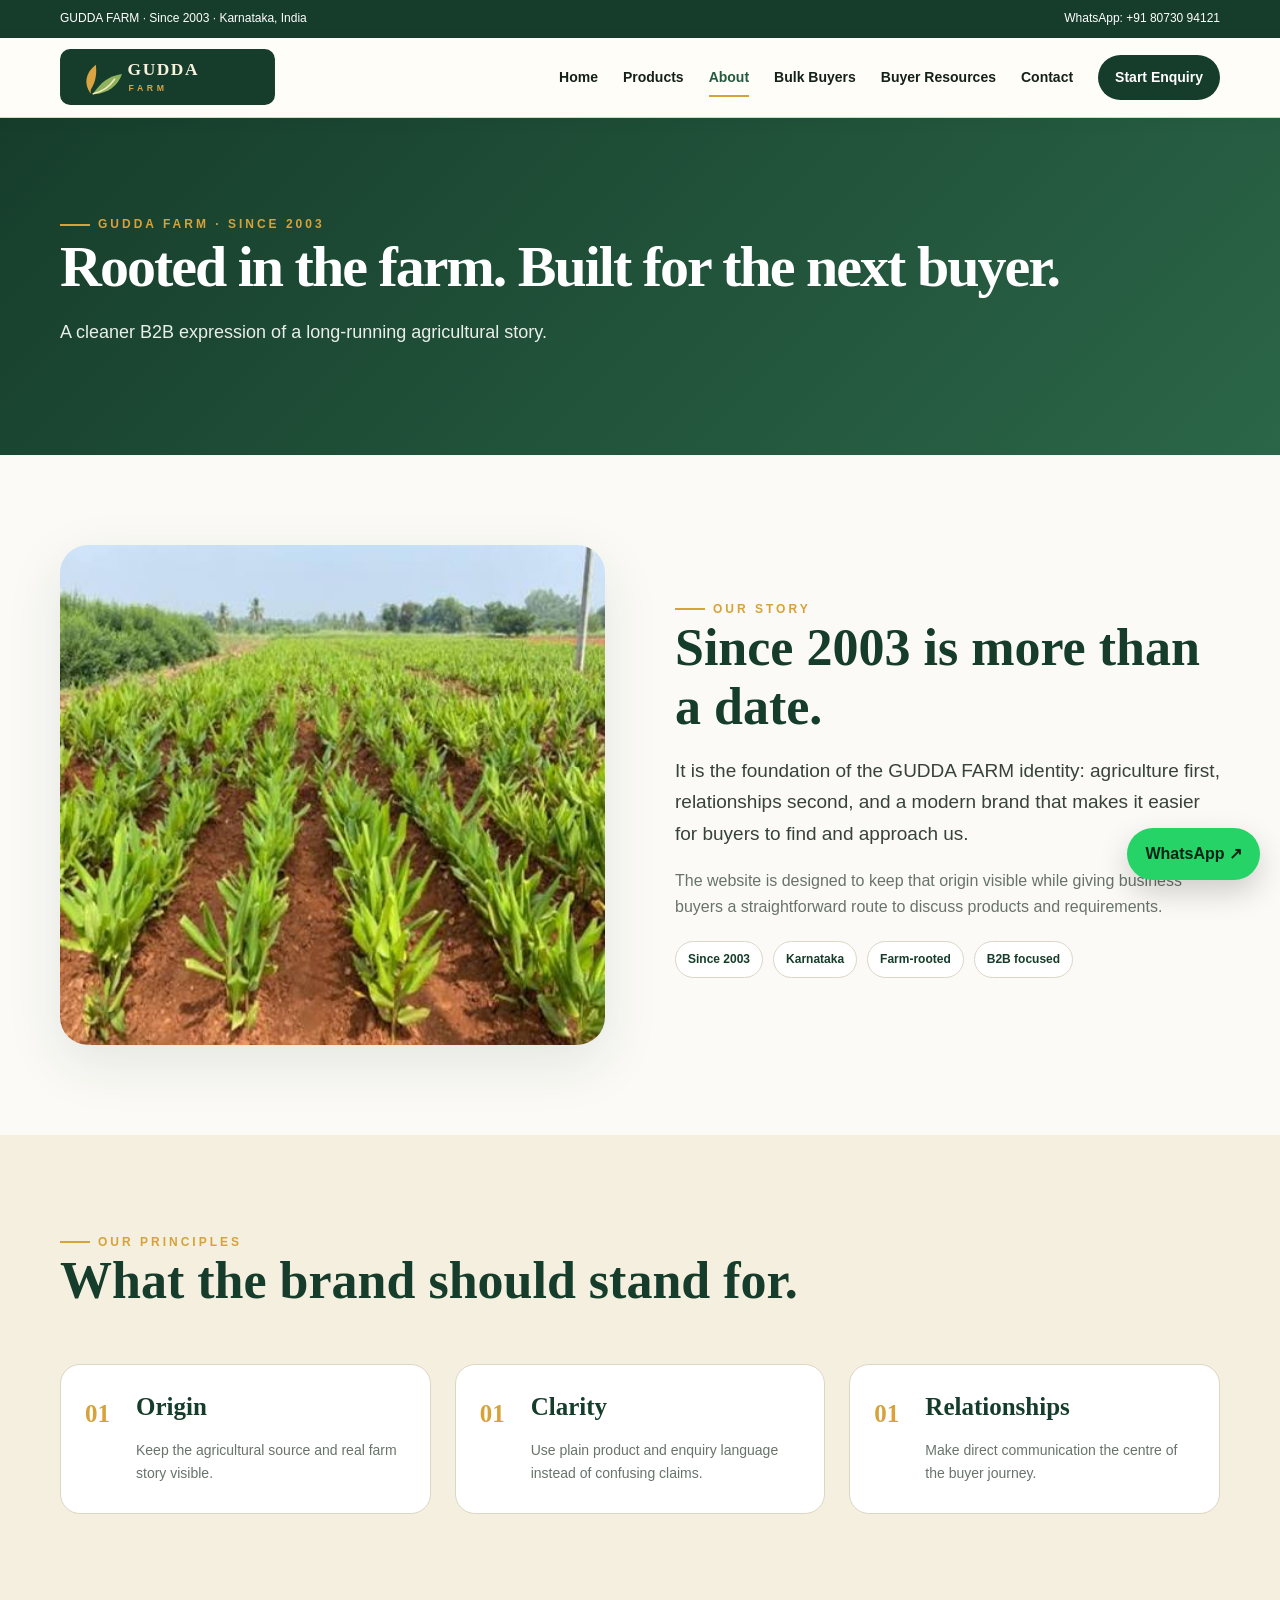
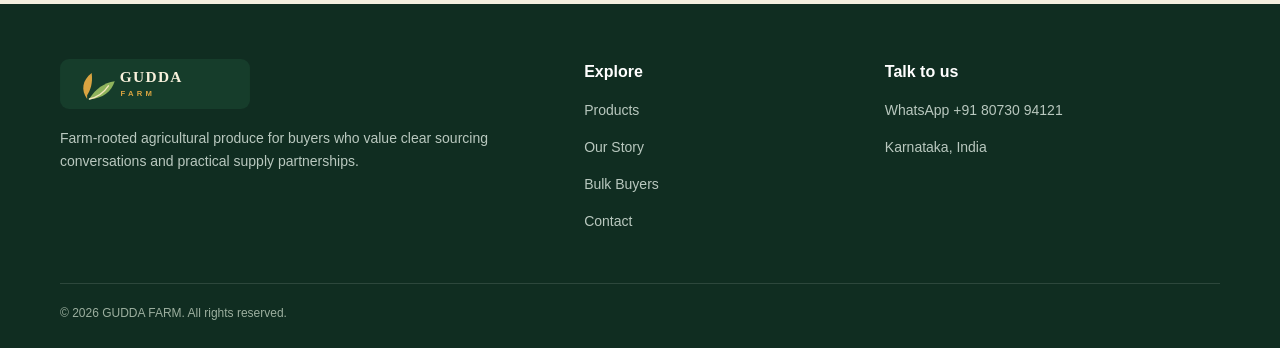
==== commit c4f4824c: "Add files via upload" ====
--- a/about.html
+++ b/about.html
@@ -1,7 +1,7 @@
 <!doctype html><html lang="en"><head><meta charset="utf-8"><meta name="viewport" content="width=device-width,initial-scale=1">
 <title>About GUDDA FARM | Since 2003</title><meta name="description" content="Learn the GUDDA FARM story and the Since 2003 identity behind its Karnataka agricultural produce brand."><meta name="robots" content="index,follow"><meta name="theme-color" content="#0c3021">
 <link rel="canonical" href="https://gudda-farm-margo781.vercel.app/about.html"><link rel="icon" href="assets/logo.svg"><link rel="stylesheet" href="styles.css"></head><body><div class="topbar"><div class="container"><span>GUDDA FARM · Since 2003 · Karnataka, India</span><a href="https://wa.me/918073094121" target="_blank" rel="noopener">WhatsApp: +91 80730 94121</a></div></div><header class="nav"><div class="container navin"><a href="index.html"><img class="logo" src="assets/logo.svg" alt="GUDDA FARM"></a><button class="menu" aria-label="Open menu">☰</button><nav class="links">
-<a href="index.html">Home</a><a href="products.html">Products</a><a href="about.html" class="active">About</a><a href="buyers.html">Bulk Buyers</a><a href="contact.html">Contact</a><a class="cta" href="buyers.html">Start Enquiry</a>
+<a href="index.html">Home</a><a href="products.html">Products</a><a href="about.html" class="active">About</a><a href="buyers.html">Bulk Buyers</a><a href="resources.html">Buyer Resources</a><a href="contact.html">Contact</a><a class="cta" href="buyers.html">Start Enquiry</a>
 </nav></div></header>
 <section class="pagehero"><div class="container"><span class="eyebrow">GUDDA FARM · Since 2003</span><h1>Rooted in the farm. Built for the next buyer.</h1><p>A cleaner B2B expression of a long-running agricultural story.</p></div></section>
 <section class="section"><div class="container split"><img src="assets/field.png" alt="GUDDA FARM farm field"><div><span class="eyebrow">Our story</span><h2>Since 2003 is more than a date.</h2><p class="lead">It is the foundation of the GUDDA FARM identity: agriculture first, relationships second, and a modern brand that makes it easier for buyers to find and approach us.</p><p class="muted">The website is designed to keep that origin visible while giving business buyers a straightforward route to discuss products and requirements.</p><div class="badges"><span class="badge">Since 2003</span><span class="badge">Karnataka</span><span class="badge">Farm-rooted</span><span class="badge">B2B focused</span></div></div></div></section>
--- a/styles.css
+++ b/styles.css
@@ -99,3 +99,11 @@
 .catalog-cta{display:inline-flex;margin-top:10px;color:var(--forest2);font-weight:900;font-size:13px}
 @media(max-width:900px){.trust-row,.audience-grid{grid-template-columns:1fr 1fr}.catalog,.rfq{grid-template-columns:1fr}.catalog-card{grid-template-columns:1fr}.catalog-card img{height:260px;min-height:0}.rfq{padding:34px 25px}}
 @media(max-width:600px){.trust-row,.audience-grid,.mini-grid{grid-template-columns:1fr}.hero{min-height:650px}.hero .copy{padding:90px 0}}
+
+/* GUDDA FARM V11 — acquisition layer */
+.catalog-hero{display:grid;grid-template-columns:1.15fr .85fr;gap:45px;align-items:center}.catalog-hero img{width:100%;height:390px;object-fit:cover;border-radius:26px}
+.resource-card{background:#fff;border:1px solid var(--line);border-radius:22px;padding:28px}.resource-card p{color:var(--muted);font-size:14px}
+.channel-grid{display:grid;grid-template-columns:repeat(3,1fr);gap:18px}.channel{padding:24px;border:1px solid var(--line);border-radius:20px;background:#fff}.channel strong{display:block;color:var(--forest);font:700 22px Georgia,serif;margin-bottom:7px}.channel span{color:var(--muted);font-size:13px}
+.sharebox{display:flex;gap:10px;align-items:center;padding:14px;background:var(--cream);border-radius:14px;margin-top:20px}.sharebox input{margin:0;background:#fff;flex:1;font-size:12px}.smallbtn{border:0;border-radius:999px;padding:10px 14px;background:var(--forest);color:#fff;font-weight:800;cursor:pointer}
+.article{max-width:820px;margin:auto}.article h2{margin-top:45px}.article p,.article li{color:var(--muted);font-size:16px}.article ul{padding-left:20px}
+@media(max-width:850px){.catalog-hero{grid-template-columns:1fr}.channel-grid{grid-template-columns:1fr}.catalog-hero img{height:300px}}@media(max-width:600px){.sharebox{display:block}.sharebox input{margin-bottom:10px;width:100%}}
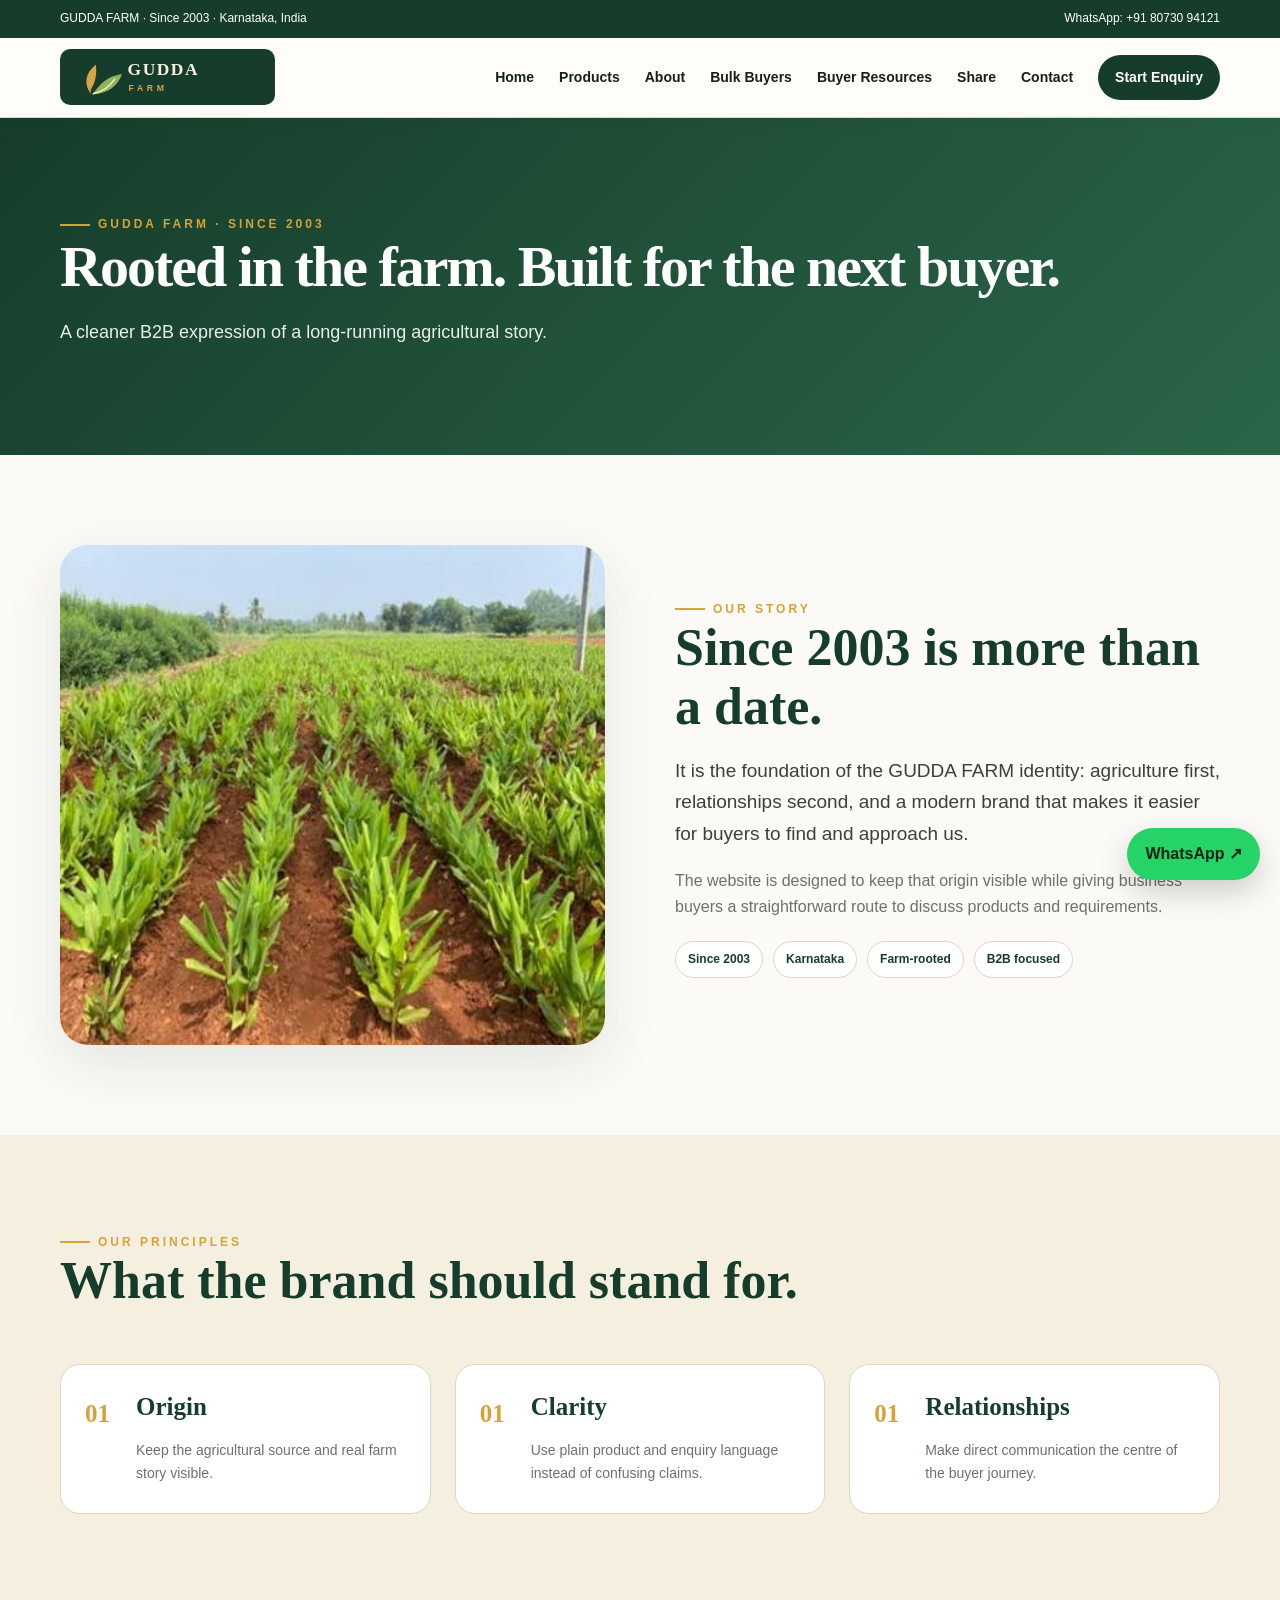
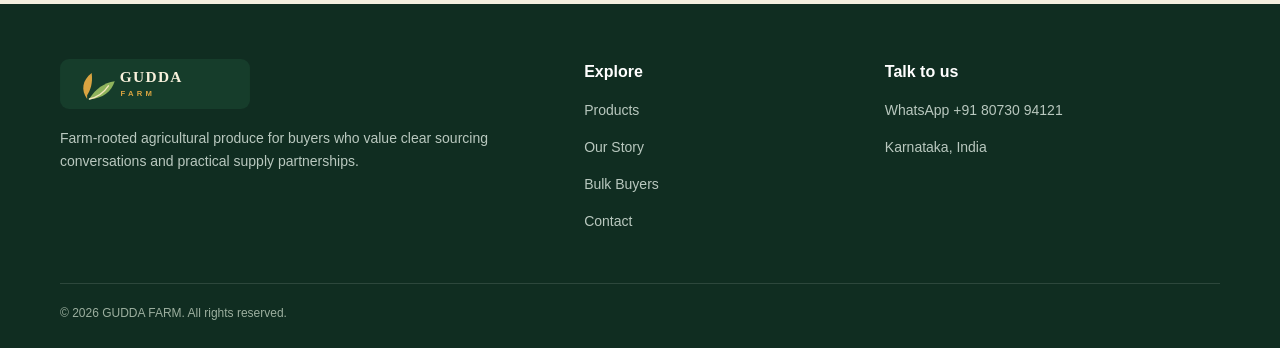
==== commit e62082d7: "Add files via upload" ====
--- a/about.html
+++ b/about.html
@@ -1,8 +1,6 @@
 <!doctype html><html lang="en"><head><meta charset="utf-8"><meta name="viewport" content="width=device-width,initial-scale=1">
-<title>About GUDDA FARM | Since 2003</title><meta name="description" content="Learn the GUDDA FARM story and the Since 2003 identity behind its Karnataka agricultural produce brand."><meta name="robots" content="index,follow"><meta name="theme-color" content="#0c3021">
-<link rel="canonical" href="https://gudda-farm-margo781.vercel.app/about.html"><link rel="icon" href="assets/logo.svg"><link rel="stylesheet" href="styles.css"></head><body><div class="topbar"><div class="container"><span>GUDDA FARM · Since 2003 · Karnataka, India</span><a href="https://wa.me/918073094121" target="_blank" rel="noopener">WhatsApp: +91 80730 94121</a></div></div><header class="nav"><div class="container navin"><a href="index.html"><img class="logo" src="assets/logo.svg" alt="GUDDA FARM"></a><button class="menu" aria-label="Open menu">☰</button><nav class="links">
-<a href="index.html">Home</a><a href="products.html">Products</a><a href="about.html" class="active">About</a><a href="buyers.html">Bulk Buyers</a><a href="resources.html">Buyer Resources</a><a href="contact.html">Contact</a><a class="cta" href="buyers.html">Start Enquiry</a>
-</nav></div></header>
+<title>About GUDDA FARM | Since 2003</title><meta name="description" content="Learn the GUDDA FARM story and the Since 2003 identity behind its Karnataka agricultural produce brand."><meta property="og:title" content="About GUDDA FARM | Since 2003"><meta property="og:description" content="GUDDA FARM · Since 2003 · Karnataka agricultural produce sourcing for serious buyers."><meta property="og:type" content="website"><meta property="og:image" content="assets/turmeric.jpg"><meta name="robots" content="index,follow"><meta name="theme-color" content="#0c3021">
+<link rel="canonical" href="https://gudda-farm-margo781.vercel.app/about.html"><link rel="icon" href="assets/logo.svg"><link rel="stylesheet" href="styles.css"></head><body><div class="topbar"><div class="container"><span>GUDDA FARM · Since 2003 · Karnataka, India</span><a href="https://wa.me/918073094121" target="_blank" rel="noopener">WhatsApp: +91 80730 94121</a></div></div><header class="nav"><div class="container navin"><a href="index.html"><img class="logo" src="assets/logo.svg" alt="GUDDA FARM"></a><button class="menu" aria-label="Open menu">☰</button><nav class="links"><a href="index.html">Home</a><a href="products.html">Products</a><a href="about.html">About</a><a href="buyers.html">Bulk Buyers</a><a href="resources.html">Buyer Resources</a><a href="marketing.html">Share</a><a href="contact.html">Contact</a><a class="cta" href="buyers.html">Start Enquiry</a></nav></div></header>
 <section class="pagehero"><div class="container"><span class="eyebrow">GUDDA FARM · Since 2003</span><h1>Rooted in the farm. Built for the next buyer.</h1><p>A cleaner B2B expression of a long-running agricultural story.</p></div></section>
 <section class="section"><div class="container split"><img src="assets/field.png" alt="GUDDA FARM farm field"><div><span class="eyebrow">Our story</span><h2>Since 2003 is more than a date.</h2><p class="lead">It is the foundation of the GUDDA FARM identity: agriculture first, relationships second, and a modern brand that makes it easier for buyers to find and approach us.</p><p class="muted">The website is designed to keep that origin visible while giving business buyers a straightforward route to discuss products and requirements.</p><div class="badges"><span class="badge">Since 2003</span><span class="badge">Karnataka</span><span class="badge">Farm-rooted</span><span class="badge">B2B focused</span></div></div></div></section>
 <section class="section alt"><div class="container"><div class="section-head"><div><span class="eyebrow">Our principles</span><h2>What the brand should stand for.</h2></div></div><div class="grid3"><div class="step"><h3>Origin</h3><p>Keep the agricultural source and real farm story visible.</p></div><div class="step"><h3>Clarity</h3><p>Use plain product and enquiry language instead of confusing claims.</p></div><div class="step"><h3>Relationships</h3><p>Make direct communication the centre of the buyer journey.</p></div></div></div></section>
--- a/styles.css
+++ b/styles.css
@@ -107,3 +107,9 @@
 .sharebox{display:flex;gap:10px;align-items:center;padding:14px;background:var(--cream);border-radius:14px;margin-top:20px}.sharebox input{margin:0;background:#fff;flex:1;font-size:12px}.smallbtn{border:0;border-radius:999px;padding:10px 14px;background:var(--forest);color:#fff;font-weight:800;cursor:pointer}
 .article{max-width:820px;margin:auto}.article h2{margin-top:45px}.article p,.article li{color:var(--muted);font-size:16px}.article ul{padding-left:20px}
 @media(max-width:850px){.catalog-hero{grid-template-columns:1fr}.channel-grid{grid-template-columns:1fr}.catalog-hero img{height:300px}}@media(max-width:600px){.sharebox{display:block}.sharebox input{margin-bottom:10px;width:100%}}
+
+/* GUDDA FARM V12 — search & marketing layer */
+.intent-grid{display:grid;grid-template-columns:repeat(3,1fr);gap:18px}.intent-card{background:#fff;border:1px solid var(--line);border-radius:22px;padding:28px}.intent-card h3{margin-bottom:8px}.intent-card p{color:var(--muted);font-size:14px}.intent-card a{font-weight:900;color:var(--forest2)}
+.location-band{background:var(--forest);color:#fff;border-radius:26px;padding:40px}.location-band h2{color:#fff}.location-band p{color:#d8e3dc}
+.marketing-list{display:grid;grid-template-columns:1fr 1fr;gap:18px}.marketing-list .mini-card{min-height:130px}
+@media(max-width:800px){.intent-grid,.marketing-list{grid-template-columns:1fr}}
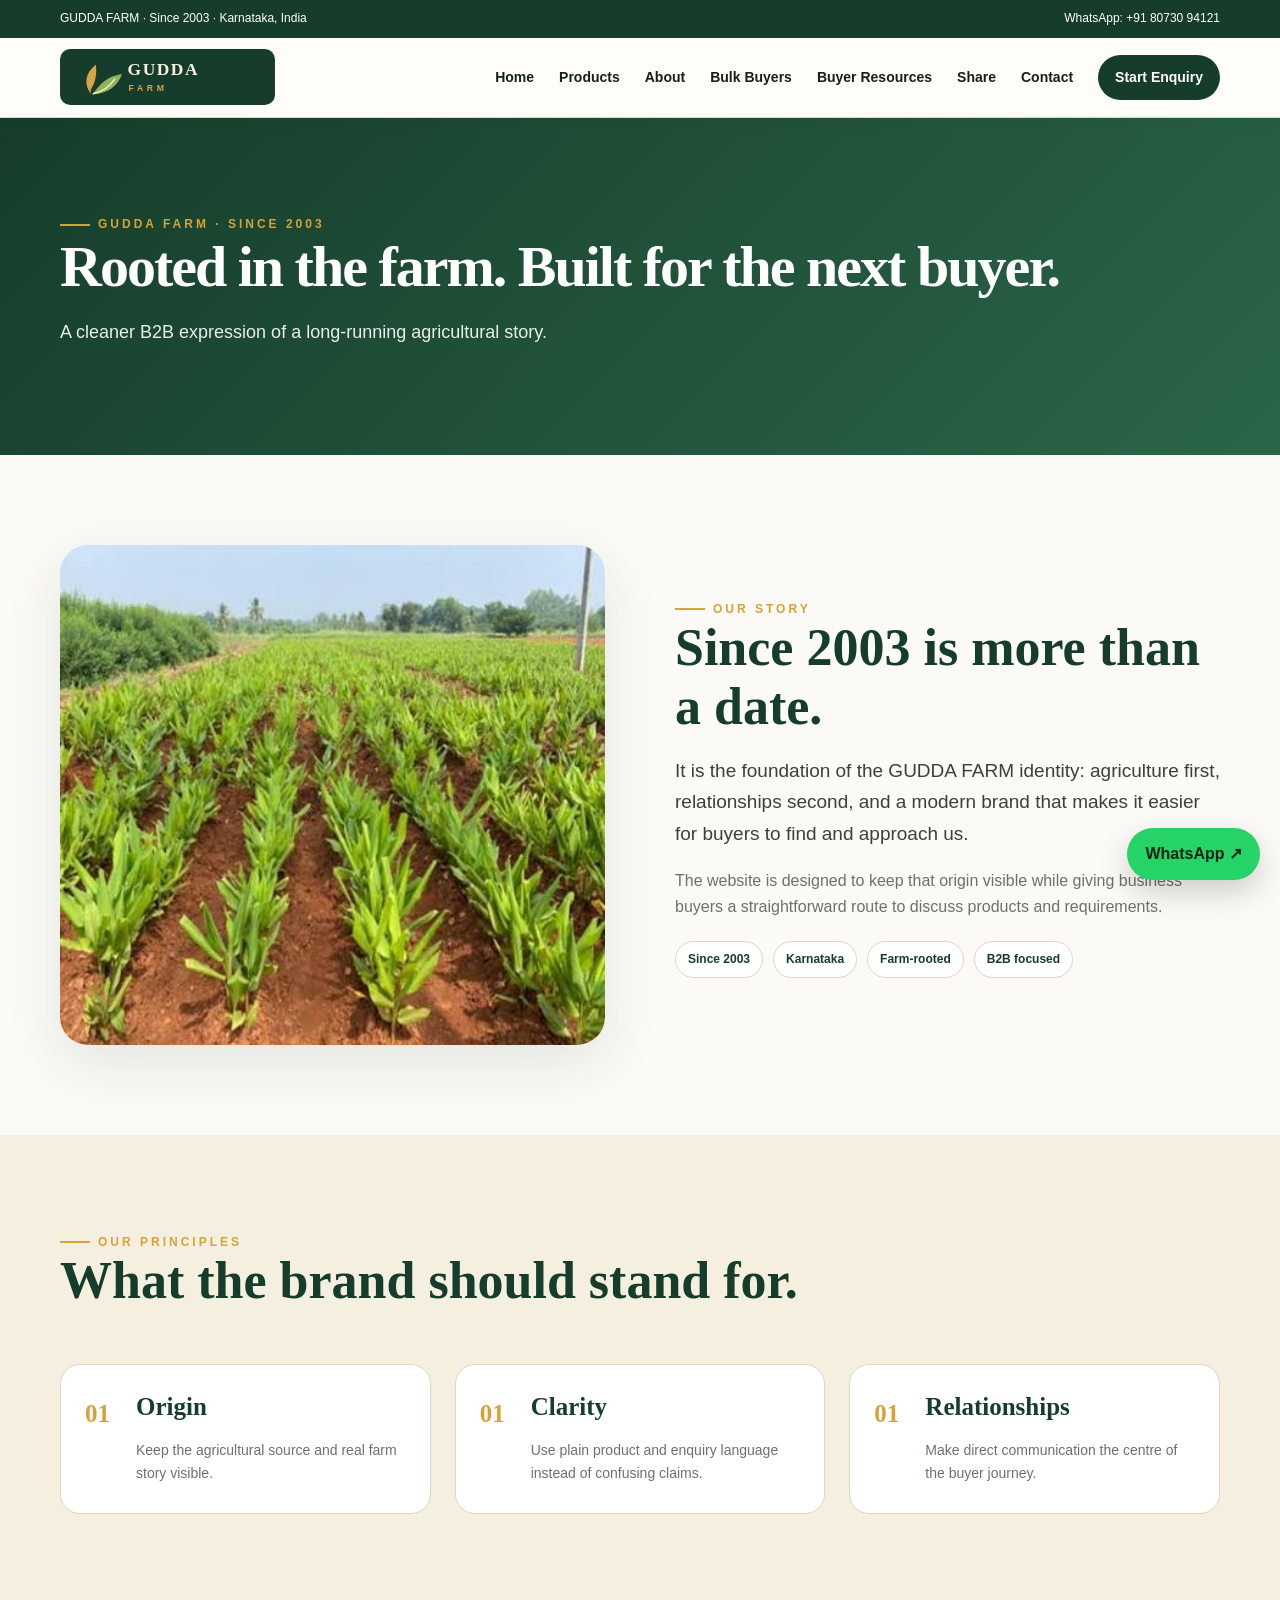
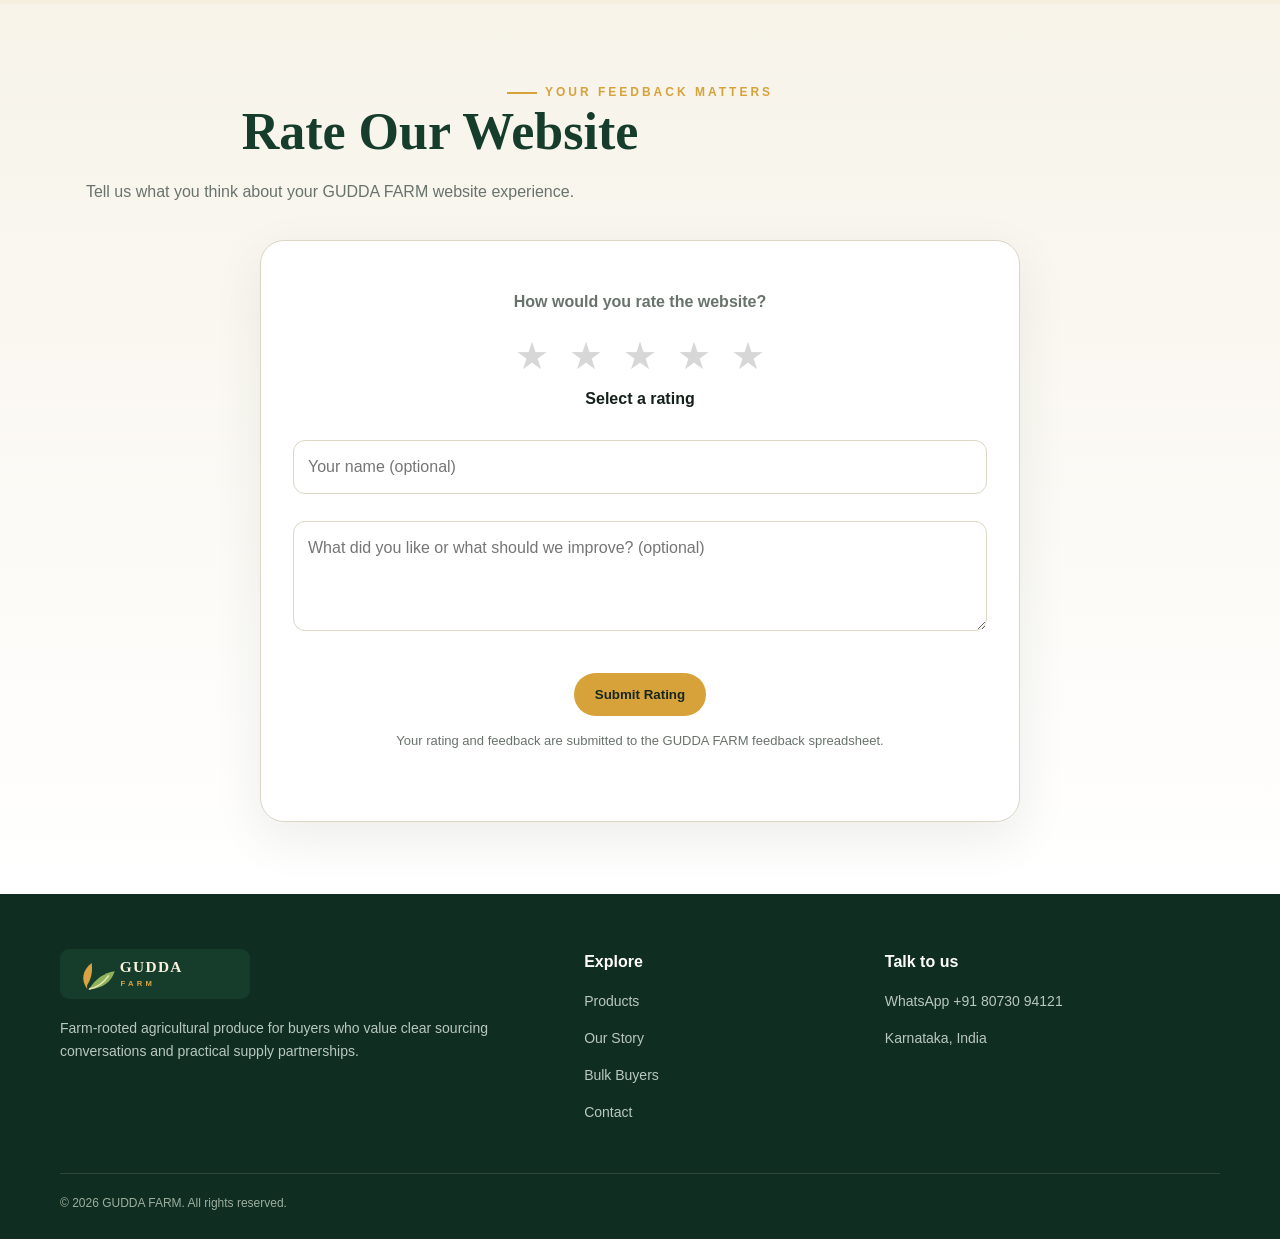
==== commit 32529342: "Add files via upload" ====
--- a/about.html
+++ b/about.html
@@ -1,7 +1,37 @@
 <!doctype html><html lang="en"><head><meta charset="utf-8"><meta name="viewport" content="width=device-width,initial-scale=1">
 <title>About GUDDA FARM | Since 2003</title><meta name="description" content="Learn the GUDDA FARM story and the Since 2003 identity behind its Karnataka agricultural produce brand."><meta property="og:title" content="About GUDDA FARM | Since 2003"><meta property="og:description" content="GUDDA FARM · Since 2003 · Karnataka agricultural produce sourcing for serious buyers."><meta property="og:type" content="website"><meta property="og:image" content="assets/turmeric.jpg"><meta name="robots" content="index,follow"><meta name="theme-color" content="#0c3021">
-<link rel="canonical" href="https://gudda-farm-margo781.vercel.app/about.html"><link rel="icon" href="assets/logo.svg"><link rel="stylesheet" href="styles.css"></head><body><div class="topbar"><div class="container"><span>GUDDA FARM · Since 2003 · Karnataka, India</span><a href="https://wa.me/918073094121" target="_blank" rel="noopener">WhatsApp: +91 80730 94121</a></div></div><header class="nav"><div class="container navin"><a href="index.html"><img class="logo" src="assets/logo.svg" alt="GUDDA FARM"></a><button class="menu" aria-label="Open menu">☰</button><nav class="links"><a href="index.html">Home</a><a href="products.html">Products</a><a href="about.html">About</a><a href="buyers.html">Bulk Buyers</a><a href="resources.html">Buyer Resources</a><a href="marketing.html">Share</a><a href="contact.html">Contact</a><a class="cta" href="buyers.html">Start Enquiry</a></nav></div></header>
+<link rel="canonical" href="https://gudda-farm-margo781.vercel.app/about.html"><link rel="icon" href="assets/logo.svg"><link rel="stylesheet" href="styles.css"><link rel="manifest" href="site.webmanifest"></head><body><div class="topbar"><div class="container"><span>GUDDA FARM · Since 2003 · Karnataka, India</span><a href="https://wa.me/918073094121" target="_blank" rel="noopener">WhatsApp: +91 80730 94121</a></div></div><header class="nav"><div class="container navin"><a href="index.html"><img class="logo" src="assets/logo.svg" alt="GUDDA FARM"></a><button class="menu" aria-label="Open menu">☰</button><nav class="links"><a href="index.html">Home</a><a href="products.html">Products</a><a href="about.html">About</a><a href="buyers.html">Bulk Buyers</a><a href="resources.html">Buyer Resources</a><a href="marketing.html">Share</a><a href="contact.html">Contact</a><a class="cta" href="buyers.html">Start Enquiry</a></nav></div></header>
 <section class="pagehero"><div class="container"><span class="eyebrow">GUDDA FARM · Since 2003</span><h1>Rooted in the farm. Built for the next buyer.</h1><p>A cleaner B2B expression of a long-running agricultural story.</p></div></section>
 <section class="section"><div class="container split"><img src="assets/field.png" alt="GUDDA FARM farm field"><div><span class="eyebrow">Our story</span><h2>Since 2003 is more than a date.</h2><p class="lead">It is the foundation of the GUDDA FARM identity: agriculture first, relationships second, and a modern brand that makes it easier for buyers to find and approach us.</p><p class="muted">The website is designed to keep that origin visible while giving business buyers a straightforward route to discuss products and requirements.</p><div class="badges"><span class="badge">Since 2003</span><span class="badge">Karnataka</span><span class="badge">Farm-rooted</span><span class="badge">B2B focused</span></div></div></div></section>
 <section class="section alt"><div class="container"><div class="section-head"><div><span class="eyebrow">Our principles</span><h2>What the brand should stand for.</h2></div></div><div class="grid3"><div class="step"><h3>Origin</h3><p>Keep the agricultural source and real farm story visible.</p></div><div class="step"><h3>Clarity</h3><p>Use plain product and enquiry language instead of confusing claims.</p></div><div class="step"><h3>Relationships</h3><p>Make direct communication the centre of the buyer journey.</p></div></div></div></section>
-<a class="whatsapp-float" href="https://wa.me/918073094121" target="_blank" rel="noopener" aria-label="Chat with GUDDA FARM on WhatsApp">WhatsApp ↗</a><footer><div class="container"><div class="foot"><div><img src="assets/logo.svg" alt="GUDDA FARM logo"><p>Farm-rooted agricultural produce for buyers who value clear sourcing conversations and practical supply partnerships.</p></div><div><h4>Explore</h4><p><a href="products.html">Products</a></p><p><a href="about.html">Our Story</a></p><p><a href="buyers.html">Bulk Buyers</a></p><p><a href="contact.html">Contact</a></p></div><div><h4>Talk to us</h4><p><a href="https://wa.me/918073094121" target="_blank" rel="noopener">WhatsApp +91 80730 94121</a></p><p>Karnataka, India</p></div></div><div class="copy">© 2026 GUDDA FARM. All rights reserved.</div></div></footer><script src="script.js"></script></body></html>+<a class="whatsapp-float" href="https://wa.me/918073094121" target="_blank" rel="noopener" aria-label="Chat with GUDDA FARM on WhatsApp">WhatsApp ↗</a>
+<section class="rating-section" id="ratings">
+  <div class="container">
+    <div class="section-head" style="display:block;text-align:center">
+      <span class="eyebrow">Your feedback matters</span>
+      <h2>Rate Our Website</h2>
+      <p>Tell us what you think about your GUDDA FARM website experience.</p>
+    </div>
+    <div class="rating-box">
+      <p><strong>How would you rate the website?</strong></p>
+      <form id="guddaRatingForm">
+        <div class="rating-stars" role="radiogroup" aria-label="Website rating from 1 to 5 stars">
+          <button class="rating-star" type="button" data-rating="1" aria-label="1 star">★</button>
+          <button class="rating-star" type="button" data-rating="2" aria-label="2 stars">★</button>
+          <button class="rating-star" type="button" data-rating="3" aria-label="3 stars">★</button>
+          <button class="rating-star" type="button" data-rating="4" aria-label="4 stars">★</button>
+          <button class="rating-star" type="button" data-rating="5" aria-label="5 stars">★</button>
+        </div>
+        <div class="rating-label" id="ratingLabel">Select a rating</div>
+        <input class="rating-input" name="name" type="text" maxlength="60" placeholder="Your name (optional)">
+        <textarea class="rating-textarea" name="feedback" maxlength="500" placeholder="What did you like or what should we improve? (optional)"></textarea>
+        <button class="btn primary" type="submit" style="margin-top:16px">Submit Rating</button>
+        <p class="rating-note">Your rating and feedback are submitted to the GUDDA FARM feedback spreadsheet.</p>
+        <div class="rating-status" id="ratingStatus" aria-live="polite"></div>
+      </form>
+    </div>
+  </div>
+</section>
+<iframe name="ratingSubmitFrame" id="ratingSubmitFrame" title="Rating submission" style="display:none"></iframe>
+
+<footer><div class="container"><div class="foot"><div><img src="assets/logo.svg" alt="GUDDA FARM logo"><p>Farm-rooted agricultural produce for buyers who value clear sourcing conversations and practical supply partnerships.</p></div><div><h4>Explore</h4><p><a href="products.html">Products</a></p><p><a href="about.html">Our Story</a></p><p><a href="buyers.html">Bulk Buyers</a></p><p><a href="contact.html">Contact</a></p></div><div><h4>Talk to us</h4><p><a href="https://wa.me/918073094121" target="_blank" rel="noopener">WhatsApp +91 80730 94121</a></p><p>Karnataka, India</p></div></div><div class="copy">© 2026 GUDDA FARM. All rights reserved.</div></div></footer><script src="script.js"></script></body></html>
--- a/styles.css
+++ b/styles.css
@@ -113,3 +113,40 @@
 .location-band{background:var(--forest);color:#fff;border-radius:26px;padding:40px}.location-band h2{color:#fff}.location-band p{color:#d8e3dc}
 .marketing-list{display:grid;grid-template-columns:1fr 1fr;gap:18px}.marketing-list .mini-card{min-height:130px}
 @media(max-width:800px){.intent-grid,.marketing-list{grid-template-columns:1fr}}
+
+
+/* ===== GUDDA FARM V13 conversion + marketing layer ===== */
+.callbar{display:flex;gap:10px;flex-wrap:wrap;align-items:center;margin-top:16px}.btn.call{background:#fff;color:var(--green);border:1px solid var(--line)}
+.source-chip{display:inline-flex;margin-top:12px;padding:6px 10px;border-radius:999px;background:rgba(217,164,65,.13);color:var(--gold);font-size:11px;font-weight:900;letter-spacing:.8px;text-transform:uppercase}.source-chip[hidden]{display:none}
+.share-panel{display:flex;gap:12px;flex-wrap:wrap;align-items:center;padding:24px;background:#fff;border:1px solid var(--line);border-radius:20px}.share-panel p{margin:0;color:var(--muted);font-size:14px;flex:1;min-width:220px}
+.v13-grid{display:grid;grid-template-columns:repeat(3,1fr);gap:18px}.v13-card{padding:24px;background:#fff;border:1px solid var(--line);border-radius:20px}.v13-card strong{display:block;color:var(--green);font:700 21px Georgia,serif;margin-bottom:7px}.v13-card span{color:var(--muted);font-size:13px}
+.quick-links{display:flex;gap:10px;flex-wrap:wrap;margin-top:20px}.quick-links a{padding:9px 13px;border:1px solid var(--line);border-radius:999px;background:#fff;font-size:12px;font-weight:800;color:var(--green)}
+@media(max-width:800px){.v13-grid{grid-template-columns:1fr}.share-panel{display:block}.share-panel .btn{margin-top:12px}}
+
+/* V14 + V15 COMBINED — conversion, buyer tools, campaign UX */
+.v14band{background:var(--green);color:#fff;padding:18px 0}.v14band .inner{display:flex;align-items:center;justify-content:space-between;gap:20px}.v14band strong{font-family:Georgia,serif;font-size:20px}.v14band span{font-size:13px;color:#dce9df}.v14band a{white-space:nowrap}
+.buyer-tools{display:grid;grid-template-columns:1.1fr .9fr;gap:26px;align-items:stretch}.tool-card{background:#fff;border:1px solid var(--line);border-radius:22px;padding:28px;box-shadow:var(--shadow)}.tool-card h3{margin-bottom:8px}.tool-card p{color:var(--muted)}
+.quick-form{display:grid;grid-template-columns:1fr 1fr;gap:14px}.quick-form .full{grid-column:1/-1}.quick-form input,.quick-form select,.quick-form textarea{margin-bottom:0}.quick-form .btn{margin-top:8px;border:0;cursor:pointer}.progress{height:6px;background:#e9e4d8;border-radius:99px;overflow:hidden;margin:12px 0 22px}.progress i{display:block;height:100%;width:33%;background:var(--gold);transition:width .2s ease}.wizard-step{display:none}.wizard-step.active{display:block}.wizard-nav{display:flex;justify-content:space-between;gap:10px;margin-top:18px}.error-text{color:#9c2f2f;font-size:12px;margin-top:8px}.field-error{border-color:#b84b4b!important;box-shadow:0 0 0 3px rgba(184,75,75,.08)}
+.lead-box{padding:22px;border-radius:18px;background:var(--cream);border:1px solid var(--line);margin-top:20px}.lead-box strong{color:var(--green)}.lead-score{display:flex;align-items:center;gap:10px;margin-top:10px}.lead-score .dots{display:flex;gap:4px}.lead-score .dots i{width:10px;height:10px;border-radius:50%;background:#d7d1c2}.lead-score .dots i.on{background:var(--gold)}
+.compare{width:100%;border-collapse:collapse;background:#fff;border:1px solid var(--line);border-radius:18px;overflow:hidden}.compare th,.compare td{text-align:left;padding:16px;border-bottom:1px solid var(--line);vertical-align:top;font-size:14px}.compare th{color:var(--green);background:var(--cream)}.compare tr:last-child td{border-bottom:0}.check{font-weight:800;color:var(--green)}
+.faq{display:grid;gap:10px}.faq details{background:#fff;border:1px solid var(--line);border-radius:15px;padding:17px 20px}.faq summary{cursor:pointer;font-weight:800;color:var(--green)}.faq p{color:var(--muted);margin:12px 0 0;font-size:14px}
+.share-panel{display:flex;flex-wrap:wrap;gap:10px;align-items:center;padding:20px;border:1px dashed #c9c1ae;border-radius:18px;background:#fffdf8}.share-panel .btn{border:1px solid var(--line);cursor:pointer}.share-label{font-size:12px;font-weight:800;color:var(--muted);letter-spacing:1px;text-transform:uppercase;margin-right:4px}
+.sticky-mobile{display:none}.mini-trust{display:flex;flex-wrap:wrap;gap:9px;margin-top:20px}.mini-trust span{font-size:12px;padding:8px 11px;border:1px solid var(--line);border-radius:999px;background:#fff}
+.print-card{background:#fff;border:1px solid var(--line);padding:25px;border-radius:20px}.print-card ul{color:var(--muted);line-height:1.8}.success-panel{display:none;padding:18px 20px;background:#edf5ee;border:1px solid #c7dcc9;border-radius:15px;color:var(--green);margin-top:15px}.success-panel.show{display:block}
+@media(max-width:800px){.v14band .inner,.buyer-tools{grid-template-columns:1fr;display:grid}.quick-form{grid-template-columns:1fr}.quick-form .full{grid-column:auto}.compare{font-size:13px}.compare th,.compare td{padding:12px}.sticky-mobile{display:block;position:fixed;left:12px;right:12px;bottom:12px;z-index:50}.sticky-mobile a{display:block;text-align:center;box-shadow:0 10px 30px rgba(0,0,0,.18)}}
+@media print{.nav,.topbar,footer,.whatsapp-float,.v14band,.share-panel,.buttons,.sticky-mobile{display:none!important}.section{padding:25px 0}.print-card{box-shadow:none}}
+
+
+/* Website rating */
+.rating-section{padding:72px 0;background:linear-gradient(180deg,#f7f3e9,#fff)}
+.rating-box{max-width:760px;margin:0 auto;background:#fff;border:1px solid var(--line);border-radius:24px;padding:32px;box-shadow:0 16px 50px rgba(20,45,25,.08);text-align:center}
+.rating-box p{color:var(--muted)}
+.rating-stars{display:flex;justify-content:center;gap:8px;margin:20px 0 10px}
+.rating-star{border:0;background:transparent;font-size:38px;line-height:1;cursor:pointer;color:#d7d7d7;transition:transform .15s,color .15s}
+.rating-star:hover,.rating-star.selected{color:#d8a62a;transform:translateY(-2px)}
+.rating-label{min-height:24px;font-weight:700;color:var(--ink);margin-bottom:18px}
+.rating-input,.rating-textarea{width:100%;border:1px solid var(--line);border-radius:12px;padding:13px 14px;margin-top:10px;font:inherit;background:#fff}
+.rating-textarea{min-height:110px;resize:vertical}
+.rating-status{min-height:24px;margin-top:14px;font-weight:600;color:var(--green)}
+.rating-note{font-size:13px;margin-top:14px}
+@media(max-width:640px){.rating-box{padding:24px 18px}.rating-star{font-size:32px}}
